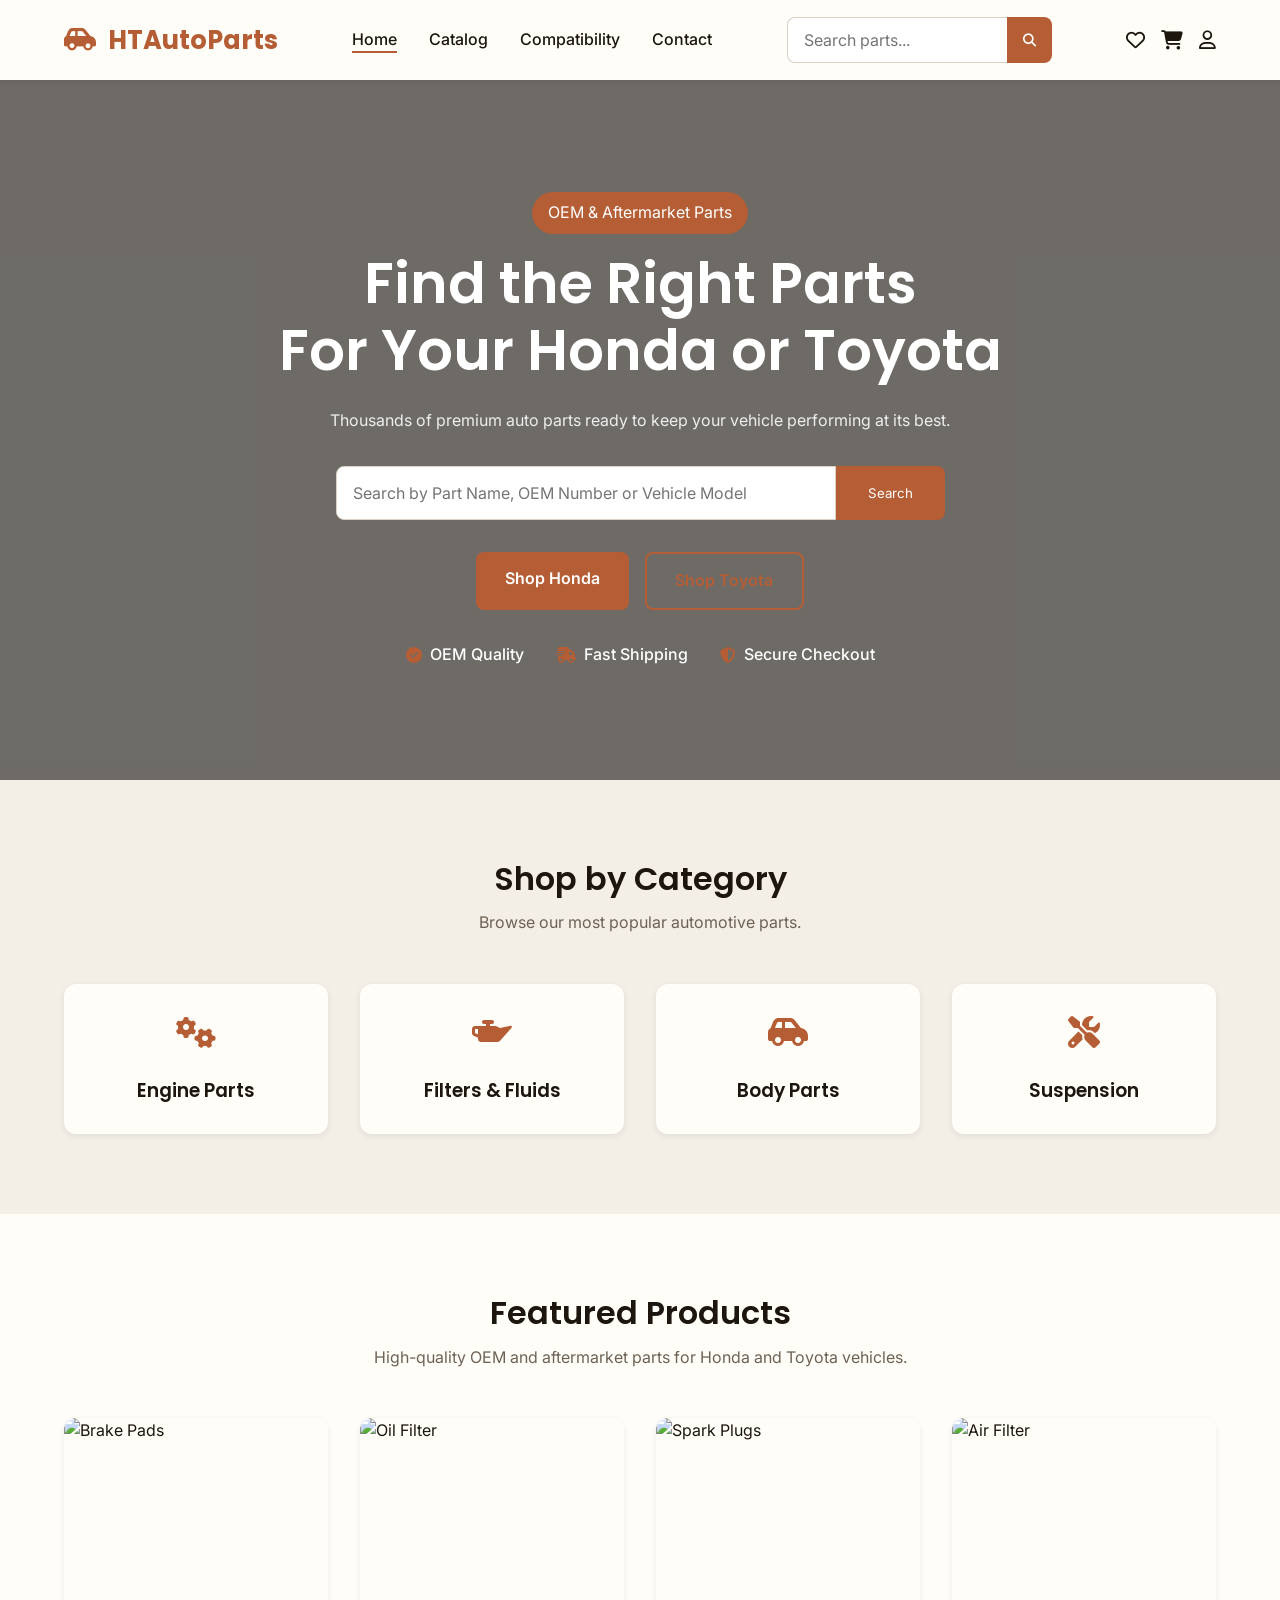
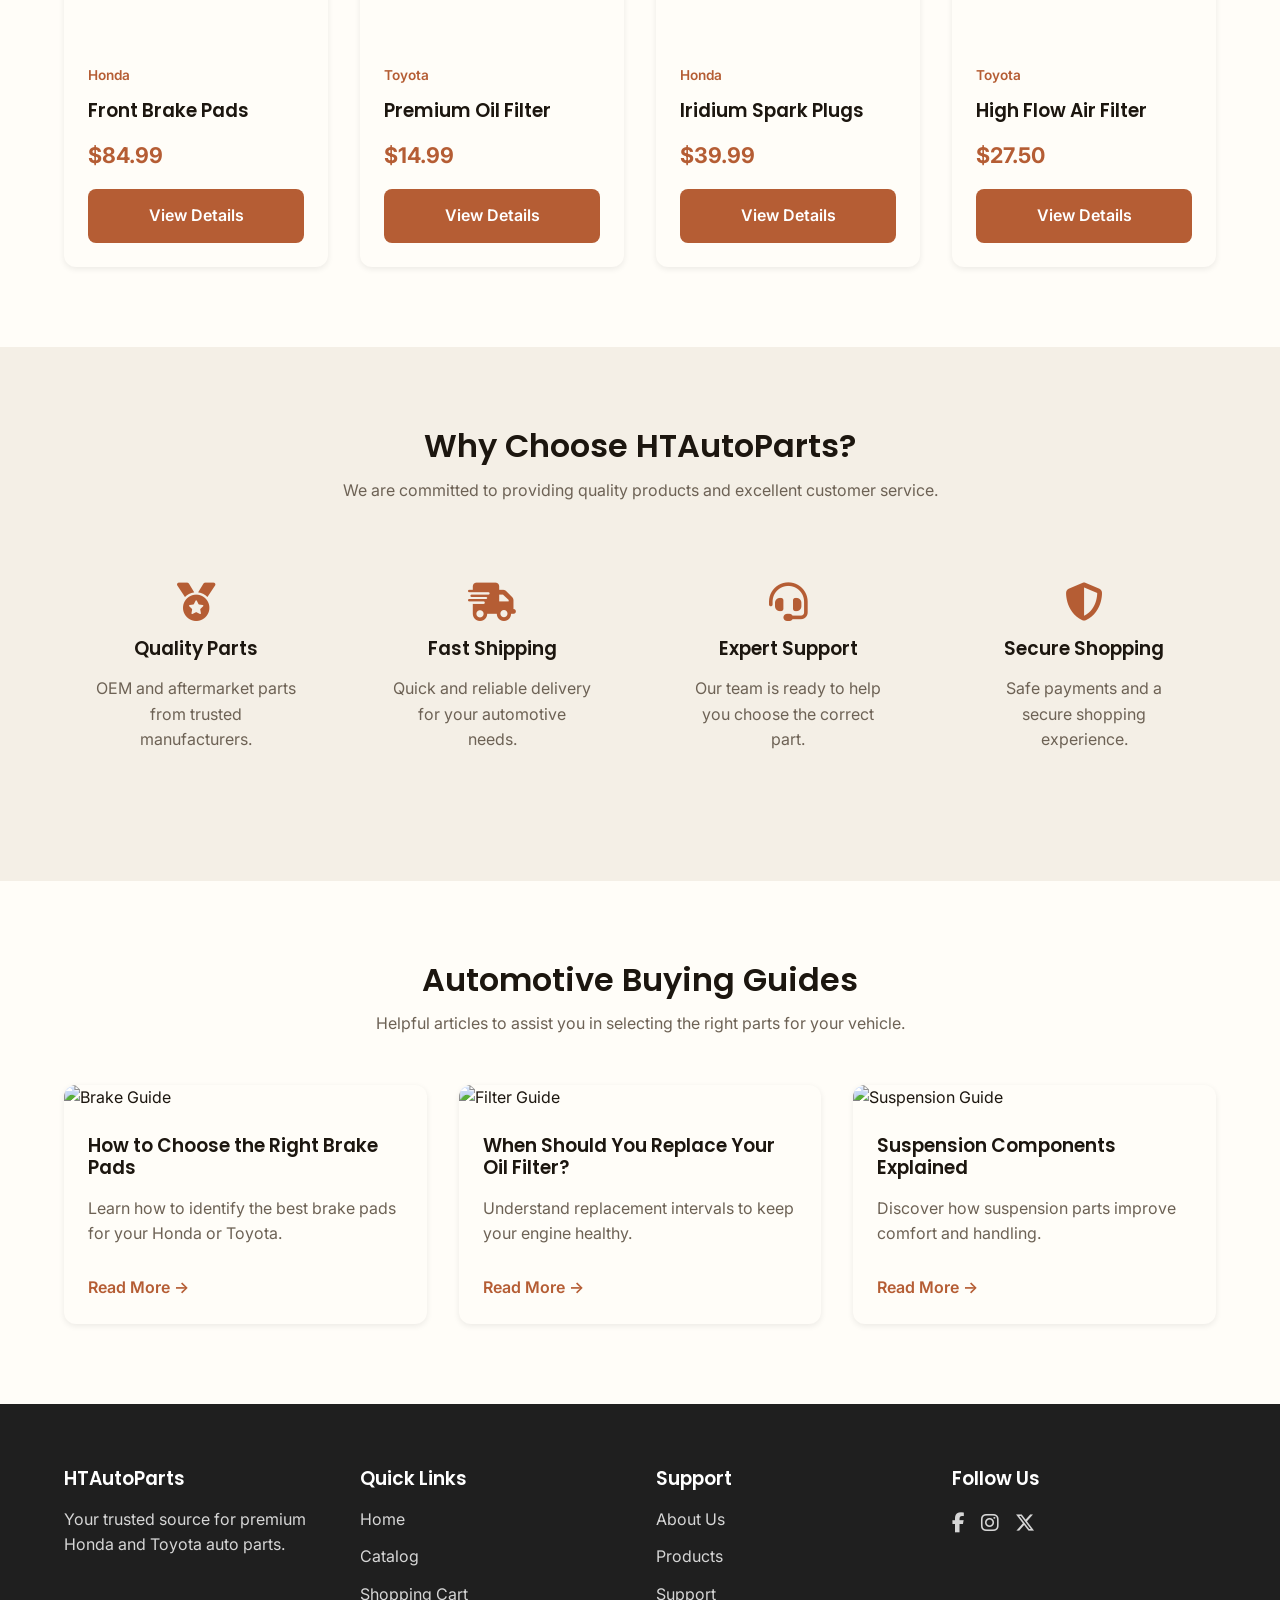
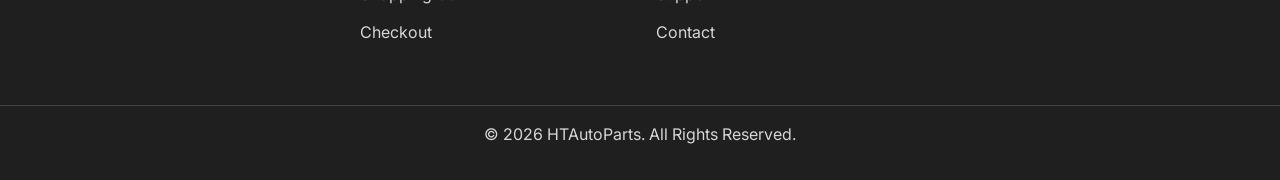
==== index.html @ 36dd115c "initial commit" ====
<!DOCTYPE html>
<html lang="en">

<head>

    <!-- ========================================================= -->
    <!--                     META INFORMATION                      -->
    <!-- ========================================================= -->

    <meta charset="UTF-8">
    <meta name="viewport" content="width=device-width, initial-scale=1.0">

    <title>HTAutoParts | Honda & Toyota Auto Parts</title>

    <meta name="description"
        content="HTAutoParts offers high-quality OEM and aftermarket auto parts for Honda and Toyota vehicles. Find the perfect part quickly and easily.">

    <meta name="keywords"
        content="Honda Parts, Toyota Parts, Auto Parts, HTAutoParts, Brake Pads, Oil Filters, Suspension">

    <meta name="author" content="HTAutoParts">

    <!-- ========================================================= -->
    <!--                        GOOGLE FONTS                       -->
    <!-- ========================================================= -->

    <link rel="preconnect" href="https://fonts.googleapis.com">

    <link rel="preconnect"
          href="https://fonts.gstatic.com"
          crossorigin>

    <link href="https://fonts.googleapis.com/css2?family=Inter:wght@300;400;500;600&family=Poppins:wght@400;500;600;700&display=swap"
          rel="stylesheet">

    <!-- ========================================================= -->
    <!--                     FONT AWESOME                          -->
    <!-- ========================================================= -->

    <link rel="stylesheet"
          href="https://cdnjs.cloudflare.com/ajax/libs/font-awesome/6.7.2/css/all.min.css">

    <!-- ========================================================= -->
    <!--                     STYLESHEETS                           -->
    <!-- ========================================================= -->

    <link rel="stylesheet" href="css/variables.css">
    <link rel="stylesheet" href="css/reset.css">
    <link rel="stylesheet" href="css/layout.css">
    <link rel="stylesheet" href="css/components.css">
    <link rel="stylesheet" href="css/home.css">
    <link rel="stylesheet" href="css/responsive.css">

</head>

<body>

<!-- ========================================================= -->
<!--                      HEADER / NAVBAR                       -->
<!-- ========================================================= -->

<header class="header">

    <div class="container navbar">

        <!-- Logo -->

        <a href="index.html" class="logo">

            <i class="fa-solid fa-car-side"></i>

            <span>HTAutoParts</span>

        </a>

        <!-- Navigation -->

        <nav class="navigation">

            <ul class="nav-links">

                <li><a class="active" href="index.html">Home</a></li>

                <li><a href="catalog.html">Catalog</a></li>

                <li><a href="#">Compatibility</a></li>

                <li><a href="contact.html">Contact</a></li>

            </ul>

        </nav>

        <!-- Search -->

        <div class="nav-search">

            <input
                type="text"
                placeholder="Search parts...">

            <button>

                <i class="fa-solid fa-magnifying-glass"></i>

            </button>

        </div>

        <!-- Icons -->

        <div class="nav-icons">

            <a href="#">

                <i class="fa-regular fa-heart"></i>

            </a>

            <a href="cart.html">

                <i class="fa-solid fa-cart-shopping"></i>

            </a>

            <a href="#">

                <i class="fa-regular fa-user"></i>

            </a>

        </div>

    </div>

</header>

<!-- ========================================================= -->
<!--                      HERO SECTION                          -->
<!-- ========================================================= -->

<section class="hero">

    <div class="hero-overlay"></div>

    <div class="container hero-content">

        <span class="hero-tag">

            OEM & Aftermarket Parts

        </span>

        <h1>

            Find the Right Parts

            <br>

            For Your Honda or Toyota

        </h1>

        <p>

            Thousands of premium auto parts ready to keep your
            vehicle performing at its best.

        </p>

        <!-- ===================================== -->
        <!--         MAIN SEARCH BAR               -->
        <!-- ===================================== -->

        <div class="hero-search">

            <input
                type="text"
                placeholder="Search by Part Name, OEM Number or Vehicle Model">

            <button>

                Search

            </button>

        </div>

        <!-- ===================================== -->
        <!--             CTA BUTTONS               -->
        <!-- ===================================== -->

        <div class="hero-buttons">

            <a href="catalog.html"
               class="btn btn-primary">

                Shop Honda

            </a>

            <a href="catalog.html"
               class="btn btn-secondary">

                Shop Toyota

            </a>

        </div>

        <!-- ===================================== -->
        <!--          QUICK FEATURES               -->
        <!-- ===================================== -->

        <div class="hero-features">

            <div>

                <i class="fa-solid fa-circle-check"></i>

                OEM Quality

            </div>

            <div>

                <i class="fa-solid fa-truck-fast"></i>

                Fast Shipping

            </div>

            <div>

                <i class="fa-solid fa-shield-halved"></i>

                Secure Checkout

            </div>

        </div>

    </div>

</section>

<!-- ========================================================= -->
<!--                 FEATURED CATEGORIES                        -->
<!-- ========================================================= -->

<section class="categories">

    <div class="container">

        <div class="section-title">

            <h2>Shop by Category</h2>

            <p>
                Browse our most popular automotive parts.
            </p>

        </div>

        <div class="categories-grid grid-4">

            <div class="category-card">

                <i class="fa-solid fa-gears"></i>

                <h3>Engine Parts</h3>

            </div>

            <div class="category-card">

                <i class="fa-solid fa-oil-can"></i>

                <h3>Filters & Fluids</h3>

            </div>

            <div class="category-card">

                <i class="fa-solid fa-car-side"></i>

                <h3>Body Parts</h3>

            </div>

            <div class="category-card">

                <i class="fa-solid fa-screwdriver-wrench"></i>

                <h3>Suspension</h3>

            </div>

        </div>

    </div>

</section>

<!-- ========================================================= -->
<!--                FEATURED PRODUCTS                           -->
<!-- ========================================================= -->

<section class="featured-products">

    <div class="container">

        <div class="section-title">

            <h2>Featured Products</h2>

            <p>
                High-quality OEM and aftermarket parts for Honda and Toyota vehicles.
            </p>

        </div>

        <div class="products-grid grid-4">

            <!-- Product 1 -->

            <article class="product-card">

                <div class="product-image">

                    <img src="images/products/brake-pad.jpg"
                         alt="Brake Pads">

                </div>

                <div class="product-info">

                    <span class="product-brand">

                        Honda

                    </span>

                    <h3>

                        Front Brake Pads

                    </h3>

                    <p class="product-price">

                        $84.99

                    </p>

                    <a href="product.html"
                       class="btn btn-primary">

                        View Details

                    </a>

                </div>

            </article>

            <!-- Product 2 -->

            <article class="product-card">

                <div class="product-image">

                    <img src="images/products/oil-filter.jpg"
                         alt="Oil Filter">

                </div>

                <div class="product-info">

                    <span class="product-brand">

                        Toyota

                    </span>

                    <h3>

                        Premium Oil Filter

                    </h3>

                    <p class="product-price">

                        $14.99

                    </p>

                    <a href="product.html"
                       class="btn btn-primary">

                        View Details

                    </a>

                </div>

            </article>

            <!-- Product 3 -->

            <article class="product-card">

                <div class="product-image">

                    <img src="images/products/spark-plug.jpg"
                         alt="Spark Plugs">

                </div>

                <div class="product-info">

                    <span class="product-brand">

                        Honda

                    </span>

                    <h3>

                        Iridium Spark Plugs

                    </h3>

                    <p class="product-price">

                        $39.99

                    </p>

                    <a href="product.html"
                       class="btn btn-primary">

                        View Details

                    </a>

                </div>

            </article>

            <!-- Product 4 -->

            <article class="product-card">

                <div class="product-image">

                    <img src="images/products/air-filter.jpg"
                         alt="Air Filter">

                </div>

                <div class="product-info">

                    <span class="product-brand">

                        Toyota

                    </span>

                    <h3>

                        High Flow Air Filter

                    </h3>

                    <p class="product-price">

                        $27.50

                    </p>

                    <a href="product.html"
                       class="btn btn-primary">

                        View Details

                    </a>

                </div>

            </article>

        </div>

    </div>

</section>

<!-- ========================================================= -->
<!--                 WHY CHOOSE HTAUTOPARTS                    -->
<!-- ========================================================= -->

<section class="why-us">

    <div class="container">

        <div class="section-title">

            <h2>Why Choose HTAutoParts?</h2>

            <p>
                We are committed to providing quality products and excellent customer service.
            </p>

        </div>

        <div class="why-grid grid-4">

            <div class="why-card">

                <i class="fa-solid fa-medal"></i>

                <h3>Quality Parts</h3>

                <p>
                    OEM and aftermarket parts from trusted manufacturers.
                </p>

            </div>

            <div class="why-card">

                <i class="fa-solid fa-truck-fast"></i>

                <h3>Fast Shipping</h3>

                <p>
                    Quick and reliable delivery for your automotive needs.
                </p>

            </div>

            <div class="why-card">

                <i class="fa-solid fa-headset"></i>

                <h3>Expert Support</h3>

                <p>
                    Our team is ready to help you choose the correct part.
                </p>

            </div>

            <div class="why-card">

                <i class="fa-solid fa-shield-halved"></i>

                <h3>Secure Shopping</h3>

                <p>
                    Safe payments and a secure shopping experience.
                </p>

            </div>

        </div>

    </div>

</section>

<!-- ========================================================= -->
<!--                   BUYING GUIDES                           -->
<!-- ========================================================= -->

<section class="guides">

    <div class="container">

        <div class="section-title">

            <h2>Automotive Buying Guides</h2>

            <p>
                Helpful articles to assist you in selecting the right parts for your vehicle.
            </p>

        </div>

        <div class="guides-grid grid-3">

            <article class="guide-card">

                <img src="images/banners/brakes-guide.jpg"
                     alt="Brake Guide">

                <div class="guide-content">

                    <h3>
                        How to Choose the Right Brake Pads
                    </h3>

                    <p>
                        Learn how to identify the best brake pads for your Honda or Toyota.
                    </p>

                    <a href="#">
                        Read More →
                    </a>

                </div>

            </article>

            <article class="guide-card">

                <img src="images/banners/filter-guide.jpg"
                     alt="Filter Guide">

                <div class="guide-content">

                    <h3>
                        When Should You Replace Your Oil Filter?
                    </h3>

                    <p>
                        Understand replacement intervals to keep your engine healthy.
                    </p>

                    <a href="#">
                        Read More →
                    </a>

                </div>

            </article>

            <article class="guide-card">

                <img src="images/banners/suspension-guide.jpg"
                     alt="Suspension Guide">

                <div class="guide-content">

                    <h3>
                        Suspension Components Explained
                    </h3>

                    <p>
                        Discover how suspension parts improve comfort and handling.
                    </p>

                    <a href="#">
                        Read More →
                    </a>

                </div>

            </article>

        </div>

    </div>

</section>

<!-- ========================================================= -->
<!--                         FOOTER                            -->
<!-- ========================================================= -->

<footer class="footer">

    <div class="container footer-grid">

        <!-- Company -->

        <div class="footer-column">

            <h3>HTAutoParts</h3>

            <p>

                Your trusted source for premium Honda and Toyota auto parts.

            </p>

        </div>

        <!-- Quick Links -->

        <div class="footer-column">

            <h3>Quick Links</h3>

            <ul>

                <li><a href="index.html">Home</a></li>

                <li><a href="catalog.html">Catalog</a></li>

                <li><a href="cart.html">Shopping Cart</a></li>

                <li><a href="checkout.html">Checkout</a></li>

            </ul>

        </div>

        <!-- Customer Support -->

        <div class="footer-column">

            <h3>Support</h3>

            <ul>

                <li><a href="#">About Us</a></li>

                <li><a href="#">Products</a></li>

                <li><a href="#">Support</a></li>

                <li><a href="#">Contact</a></li>

            </ul>

        </div>

        <!-- Social Media -->

        <div class="footer-column">

            <h3>Follow Us</h3>

            <div class="social-icons">

                <a href="#">
                    <i class="fab fa-facebook-f"></i>
                </a>

                <a href="#">
                    <i class="fab fa-instagram"></i>
                </a>

                <a href="#">
                    <i class="fab fa-x-twitter"></i>
                </a>

            </div>

        </div>

    </div>

    <div class="footer-bottom">

        <p>

            © 2026 HTAutoParts. All Rights Reserved.

        </p>

    </div>

</footer>

<!-- ========================================================= -->
<!--                      JAVASCRIPT                           -->
<!-- ========================================================= -->

<script src="js/app.js"></script>

</body>

</html>
---- css/variables.css ----
/* ============================================================
   HTAutoParts
   VARIABLES.CSS
   Global Design System
============================================================ */

/* ============================================================
   COLOR PALETTE
============================================================ */

:root {

    /* Primary Brand Colors */

    --primary-color: #B55D34;
    --primary-hover: #964623;

    /* Background Colors */

    --background-color: #F4EFE6;
    --surface-color: #FFFDF8;

    /* Text Colors */

    --text-color: #1C160F;
    --text-light: #6D6255;

    /* Borders */

    --border-color: #DBD1C4;

    /* Status Colors */

    --success-color: #2E8B57;
    --warning-color: #E0A800;
    --danger-color: #C0392B;

    /* Neutral Colors */

    --white: #FFFFFF;
    --black: #000000;

    /* =======================================================
       TYPOGRAPHY
    ======================================================= */

    --font-heading: "Poppins", sans-serif;
    --font-body: "Inter", sans-serif;

    /* Font Sizes */

    --fs-xs: .75rem;
    --fs-sm: .875rem;
    --fs-md: 1rem;
    --fs-lg: 1.25rem;
    --fs-xl: 1.5rem;
    --fs-2xl: 2rem;
    --fs-3xl: 3rem;

    /* Font Weights */

    --fw-light: 300;
    --fw-normal: 400;
    --fw-medium: 500;
    --fw-semibold: 600;
    --fw-bold: 700;

    /* =======================================================
       SPACING
    ======================================================= */

    --space-xs: .25rem;
    --space-sm: .5rem;
    --space-md: 1rem;
    --space-lg: 1.5rem;
    --space-xl: 2rem;
    --space-2xl: 3rem;
    --space-3xl: 4rem;

    /* =======================================================
       BORDER RADIUS
    ======================================================= */

    --radius-sm: 4px;
    --radius-md: 8px;
    --radius-lg: 12px;
    --radius-xl: 18px;
    --radius-round: 999px;

    /* =======================================================
       SHADOWS
    ======================================================= */

    --shadow-sm: 0 2px 6px rgba(0,0,0,.08);

    --shadow-md: 0 8px 20px rgba(0,0,0,.10);

    --shadow-lg: 0 16px 40px rgba(0,0,0,.15);

    /* =======================================================
       TRANSITIONS
    ======================================================= */

    --transition-fast: .20s ease;

    --transition-normal: .30s ease;

    --transition-slow: .45s ease;

    /* =======================================================
       CONTAINER
    ======================================================= */

    --container-width: 1200px;

    /* =======================================================
       NAVBAR
    ======================================================= */

    --navbar-height: 80px;

}
---- css/layout.css ----
/* ============================================================
   HTAutoParts
   LAYOUT.CSS
============================================================ */

/* ============================================================
   GLOBAL CONTAINER
============================================================ */

.container{

    width:min(90%, var(--container-width));

    margin:0 auto;

}

/* ============================================================
   SECTION SPACING
============================================================ */

section{

    padding:5rem 0;

}

/* ============================================================
   SECTION TITLES
============================================================ */

.section-title{

    text-align:center;

    margin-bottom:3rem;

}

.section-title h2{

    font-size:var(--fs-2xl);

    margin-bottom:.75rem;

}

.section-title p{

    max-width:650px;

    margin:auto;

}

/* ============================================================
   FLEX UTILITIES
============================================================ */

.flex{

    display:flex;

}

.flex-center{

    display:flex;

    justify-content:center;

    align-items:center;

}

.flex-between{

    display:flex;

    justify-content:space-between;

    align-items:center;

}

/* ============================================================
   GRID UTILITIES
============================================================ */

.grid{

    display:grid;

    gap:2rem;

}

/* ============================================================
   COMMON 4-COLUMN GRID
============================================================ */

.grid-4{

    display:grid;

    grid-template-columns:repeat(4,1fr);

    gap:2rem;

}

/* ============================================================
   COMMON 3-COLUMN GRID
============================================================ */

.grid-3{

    display:grid;

    grid-template-columns:repeat(3,1fr);

    gap:2rem;

}

/* ============================================================
   COMMON 2-COLUMN GRID
============================================================ */

.grid-2{

    display:grid;

    grid-template-columns:repeat(2,1fr);

    gap:2rem;

}
---- css/components.css ----
/* ============================================================
   HTAutoParts
   COMPONENTS.CSS
============================================================ */

/* ============================================================
   HEADER
============================================================ */

.header{

    position:sticky;

    top:0;

    z-index:1000;

    background:var(--surface-color);

    box-shadow:var(--shadow-sm);

}

/* ============================================================
   NAVBAR
============================================================ */

.navbar{

    display:flex;

    justify-content:space-between;

    align-items:center;

    height:var(--navbar-height);

}

.logo{

    display:flex;

    align-items:center;

    gap:.75rem;

    font-size:1.6rem;

    font-family:var(--font-heading);

    font-weight:700;

    color:var(--primary-color);

}

.navigation ul{

    display:flex;

    gap:2rem;

}

.navigation a{

    position: relative;

    font-weight: 500;

    padding-bottom: .25rem;

    transition: var(--transition-fast);

}

.navigation a::after{

    content: "";

    position: absolute;

    left: 0;

    bottom: 0;

    width: 0;

    height: 2px;

    background: var(--primary-color);

    transition: width .3s ease;

}

.navigation a:hover::after,

.navigation .active::after{

    width: 100%;

}

/* ============================================================
   SEARCH BAR
============================================================ */

.nav-search{

    display:flex;

}

.nav-search input{

    width:220px;

    padding:.75rem 1rem;

    border:1px solid var(--border-color);

    border-right:none;

    border-radius:8px 0 0 8px;

}

.nav-search button{

    background:var(--primary-color);

    color:white;

    padding:0 1rem;

    border-radius:0 8px 8px 0;

}

.hero-search{

    display:flex;

    justify-content:center;

    margin:2rem 0;

}

.hero-search input{

    width:500px;

    padding:1rem;

    border-radius:8px 0 0 8px;

    border:1px solid var(--border-color);

}

.hero-search button{

    background:var(--primary-color);

    color:white;

    padding:0 2rem;

    border-radius:0 8px 8px 0;

}

/* ============================================================
   ICONS
============================================================ */

.nav-icons{

    display:flex;

    gap:1rem;

}

.nav-icons a{

    font-size:1.2rem;

}

.nav-icons a:hover{

    color:var(--primary-color);

}

/* ============================================================
   BUTTONS
============================================================ */

.btn{

    display:inline-block;

    padding:.9rem 1.8rem;

    border-radius:var(--radius-md);

    transition:var(--transition-normal);

    font-weight:600;

}

.btn-primary{

    background:var(--primary-color);

    color:white;

}

.btn-primary:hover{

    background:var(--primary-hover);

}

.btn-secondary{

    border:2px solid var(--primary-color);

    color:var(--primary-color);

}

.btn-secondary:hover{

    background:var(--primary-color);

    color:white;

}

/* ============================================================
   HERO
============================================================ */

.hero{

    background:url("../images/hero/hero-banner.jpg") center/cover;

    position:relative;

    color:white;

    min-height:650px;

    display:flex;

    align-items:center;

}

.hero-overlay{

    position:absolute;

    inset:0;

    background:rgba(0,0,0,.55);

}

.hero-content{

    position:relative;

    z-index:2;

    text-align:center;

}

.hero h1{

    color:white;

    font-size:3.5rem;

    margin:1rem 0;

}

.hero p{

    color:#eee;

    max-width:700px;

    margin:auto;

}

.hero-tag{

    display:inline-block;

    background:var(--primary-color);

    padding:.5rem 1rem;

    border-radius:50px;

}

/* ============================================================
   CATEGORY CARD
============================================================ */

.category-card{

    background:var(--surface-color);

    padding:2rem;

    text-align:center;

    border-radius:var(--radius-lg);

    box-shadow:var(--shadow-sm);

}

.category-card i{

    font-size:2rem;

    color:var(--primary-color);

    margin-bottom:1rem;

}

/* ============================================================
   PRODUCT CARD
============================================================ */

.product-card{

    background:var(--surface-color);

    border-radius:var(--radius-lg);

    overflow:hidden;

    box-shadow:var(--shadow-sm);

}

.product-image img{

    height:220px;

    object-fit:cover;

}

.product-info{

    padding:1.5rem;

}

.product-brand{

    color:var(--primary-color);

    font-size:.85rem;

    font-weight:600;

}

.product-price{

    font-size:1.35rem;

    color:var(--primary-color);

    font-weight:bold;

    margin:1rem 0;

}

/* ============================================================
   WHY US
============================================================ */

.why-card{

    text-align:center;

    padding:2rem;

}

.why-card i{

    font-size:2.4rem;

    color:var(--primary-color);

    margin-bottom:1rem;

}

/* ============================================================
   GUIDES
============================================================ */

.guide-card{

    background:var(--surface-color);

    border-radius:var(--radius-lg);

    overflow:hidden;

    box-shadow:var(--shadow-sm);

}

.guide-content{

    padding:1.5rem;

}

.guide-content a{

    color:var(--primary-color);

    font-weight:600;

}

/* ============================================================
   FOOTER
============================================================ */

.footer{

    background:#1F1F1F;

    color:white;

    padding:4rem 0 1rem;

}

.footer-grid{

    display:grid;

    grid-template-columns:repeat(4,1fr);

    gap:2rem;

}

.footer h3{

    color:white;

    margin-bottom:1rem;

}

.footer p{

    color:#d6d6d6;

}

.footer ul li{

    margin-bottom:.75rem;

}

.footer a{

    color:#d6d6d6;

}

.footer a:hover{

    color:white;

}

.social-icons{

    display:flex;

    gap:1rem;

    font-size:1.25rem;

}

.footer-bottom{

    border-top:1px solid #444;

    margin-top:3rem;

    padding-top:1rem;

    text-align:center;

}

/* ============================================================
   BREADCRUMB
============================================================ */

.breadcrumb{

    background: var(--surface-color);

    border-bottom: 1px solid var(--border-color);

    padding: 1rem 0;

}

.breadcrumb .container{

    display: flex;

    align-items: center;

    flex-wrap: wrap;

    gap: .75rem;

    font-size: .95rem;

}

.breadcrumb a{

    color: var(--text-light);

    transition: var(--transition-fast);

}

.breadcrumb a:hover{

    color: var(--primary-color);

}

.breadcrumb i{

    color: var(--text-light);

    font-size: .75rem;

}

#breadcrumbProduct{

    color: var(--primary-color);

    font-weight: 600;

}
---- css/home.css ----
/* ============================================================
   HTAutoParts
   HOME.CSS
   Styles specific to the Home Page
============================================================ */


/* ============================================================
   HERO SECTION
============================================================ */

.hero{

    min-height: 700px;

    display: flex;

    align-items: center;

    justify-content: center;

    text-align: center;

}

.hero-content{

    max-width: 750px;

}

.hero h1{

    margin-bottom: 1.5rem;

}

.hero p{

    margin-bottom: 2rem;

}

.hero-buttons{

    display: flex;

    justify-content: center;

    gap: 1rem;

    margin-bottom: 2rem;

    flex-wrap: wrap;

}

.hero-features{

    display: flex;

    justify-content: center;

    gap: 2rem;

    margin-top: 2rem;

    flex-wrap: wrap;

}

.hero-features div{

    display: flex;

    align-items: center;

    gap: .5rem;

    font-weight: 500;

}

.hero-features i{

    color: var(--primary-color);

}


/* ============================================================
   CATEGORIES
============================================================ */

.categories{

    background: var(--background-color);

}

.category-card{

    transition: var(--transition-normal);

    cursor: pointer;

}

.category-card:hover{

    transform: translateY(-8px);

    box-shadow: var(--shadow-md);

}

.category-card h3{

    margin-top: 1rem;

}


/* ============================================================
   FEATURED PRODUCTS
============================================================ */

.featured-products{

    background: var(--surface-color);

}

.product-card{

    transition: var(--transition-normal);

}

.product-card:hover{

    transform: translateY(-8px);

    box-shadow: var(--shadow-lg);

}

.product-image{

    overflow: hidden;

}

.product-image img{

    transition: .4s ease;

}

.product-card:hover img{

    transform: scale(1.08);

}

.product-info h3{

    margin: .75rem 0;

}

.product-info .btn{

    width: 100%;

    text-align: center;

}


/* ============================================================
   WHY US
============================================================ */

.why-us{

    background: var(--background-color);

}

.why-card{

    transition: var(--transition-normal);

}

.why-card:hover{

    transform: translateY(-6px);

}

.why-card p{

    margin-top: 1rem;

}


/* ============================================================
   BUYING GUIDES
============================================================ */

.guides{

    background: var(--surface-color);

}

.guide-card{

    transition: var(--transition-normal);

}

.guide-card:hover{

    transform: translateY(-8px);

    box-shadow: var(--shadow-lg);

}

.guide-content h3{

    margin-bottom: 1rem;

}

.guide-content a{

    display: inline-block;

    margin-top: .75rem;

}


/* ============================================================
   SIMPLE FADE-IN ANIMATION
============================================================ */

.category-card,
.product-card,
.why-card,
.guide-card{

    animation: fadeIn .8s ease forwards;

}


/* ============================================================
   KEYFRAMES
============================================================ */

@keyframes fadeIn{

    from{

        opacity:0;

        transform:translateY(20px);

    }

    to{

        opacity:1;

        transform:translateY(0);

    }

}
---- css/responsive.css ----
/* ============================================================
   HTAutoParts
   RESPONSIVE.CSS
============================================================ */


/* ============================================================
   LARGE TABLETS
   (1200px and below)
============================================================ */

@media (max-width:1200px){

    .container{

        width:95%;

    }

}


/* ============================================================
   TABLETS
   (992px and below)
============================================================ */

@media (max-width:992px){

    /* -------------------------
       NAVBAR
    ------------------------- */

    .navbar{

        flex-wrap:wrap;

        height:auto;

        padding:1rem 0;

        gap:1rem;

    }

    .navigation{

        width:100%;

        order:3;

    }

    .navigation ul{

        justify-content:center;

        flex-wrap:wrap;

    }

    .nav-search{

        flex:1;

        justify-content:center;

    }

    .nav-search input{

        width:100%;

        max-width:350px;

    }

    /* -------------------------
       HERO
    ------------------------- */

    .hero{

        min-height:600px;

        padding:5rem 0;

    }

    .hero h1{

        font-size:2.8rem;

    }

    .hero-search input{

        width:350px;

    }

    /* -------------------------
       GRIDS
    ------------------------- */

    .grid-4{

        grid-template-columns:repeat(2,1fr);

    }

    .grid-3{

        grid-template-columns:repeat(2,1fr);

    }

    .footer-grid{

        grid-template-columns:repeat(2,1fr);

    }

}


/* ============================================================
   MOBILE
   (768px and below)
============================================================ */

@media (max-width:768px){

    section{

        padding:3rem 0;

    }

    /* -------------------------
       NAVBAR
    ------------------------- */

    .navbar{

        flex-direction:column;

        align-items:center;

    }

    .navigation ul{

        flex-direction:column;

        gap:1rem;

        text-align:center;

    }

    .nav-icons{

        justify-content:center;

    }

    .nav-search{

        width:100%;

    }

    .nav-search input{

        width:100%;

    }

    /* -------------------------
       HERO
    ------------------------- */

    .hero{

        min-height:auto;

        padding:4rem 0;

    }

    .hero h1{

        font-size:2.2rem;

    }

    .hero p{

        font-size:.95rem;

    }

    .hero-search{

        flex-direction:column;

        align-items:center;

        gap:1rem;

    }

    .hero-search input{

        width:100%;

        border-radius:8px;

    }

    .hero-search button{

        width:100%;

        border-radius:8px;

        padding:1rem;

    }

    .hero-buttons{

        flex-direction:column;

    }

    .hero-buttons .btn{

        width:100%;

    }

    .hero-features{

        flex-direction:column;

        gap:1rem;

    }

    /* -------------------------
       GRID SYSTEM
    ------------------------- */

    .grid-4{

        grid-template-columns:1fr;

    }

    .grid-3{

        grid-template-columns:1fr;

    }

    .grid-2{

        grid-template-columns:1fr;

    }

    .footer-grid{

        grid-template-columns:1fr;

        text-align:center;

    }

    .social-icons{

        justify-content:center;

    }

}


/* ============================================================
   SMALL PHONES
   (480px and below)
============================================================ */

@media (max-width:480px){

    .hero h1{

        font-size:1.8rem;

    }

    .hero-tag{

        font-size:.8rem;

    }

    .section-title h2{

        font-size:1.8rem;

    }

    .product-price{

        font-size:1.2rem;

    }

    .btn{

        padding:.9rem;

    }

}

/* ============================================================
   CATALOG RESPONSIVE
============================================================ */

@media (max-width:992px){

    .catalog-layout{

        grid-template-columns:1fr;

    }

    .catalog-sidebar{

        position:static;

    }

}

@media (max-width:768px){

    .catalog-search{

        flex-direction:column;

    }

    .catalog-search input{

        max-width:100%;

    }

    .catalog-info{

        flex-direction:column;

        text-align:center;

        gap:.75rem;

    }

}

/* ============================================================
   PRODUCT PAGE RESPONSIVE
============================================================ */

@media (max-width:992px){

    .product-layout{

        grid-template-columns:1fr;

    }

    .product-gallery{

        max-width:550px;

        margin:0 auto;

    }

}

@media (max-width:768px){

    .product-buttons{

        flex-direction:column;

    }

    .product-details h2{

        font-size:var(--fs-2xl);

    }

    .product-price{

        font-size:1.7rem;

    }

    .specifications-table th,

    .specifications-table td{

        padding:.85rem;

    }

}

/* ============================================================
   CART RESPONSIVE
============================================================ */

@media (max-width:992px){

    .cart-layout{

        grid-template-columns:1fr;

    }

    .order-summary{

        position:static;

    }

}

@media (max-width:768px){

    .cart-table{

        display:block;

        overflow-x:auto;

    }

    .cart-product{

        min-width:220px;

    }

}

@media (max-width:576px){

    .cart-product{

        flex-direction:column;

        align-items:flex-start;

    }

    .cart-product img{

        width:80px;

        height:80px;

    }

}

/* ============================================================
   CHECKOUT RESPONSIVE
============================================================ */

@media (max-width:992px){

    .checkout-layout{

        grid-template-columns:1fr;

    }

    .checkout-summary{

        position:static;

    }

}

@media (max-width:768px){

    .form-row{

        grid-template-columns:1fr;

    }

}

@media (max-width:576px){

    .payment-option{

        padding:.85rem;

    }

    .summary-product{

        flex-direction:column;

        align-items:flex-start;

    }

}
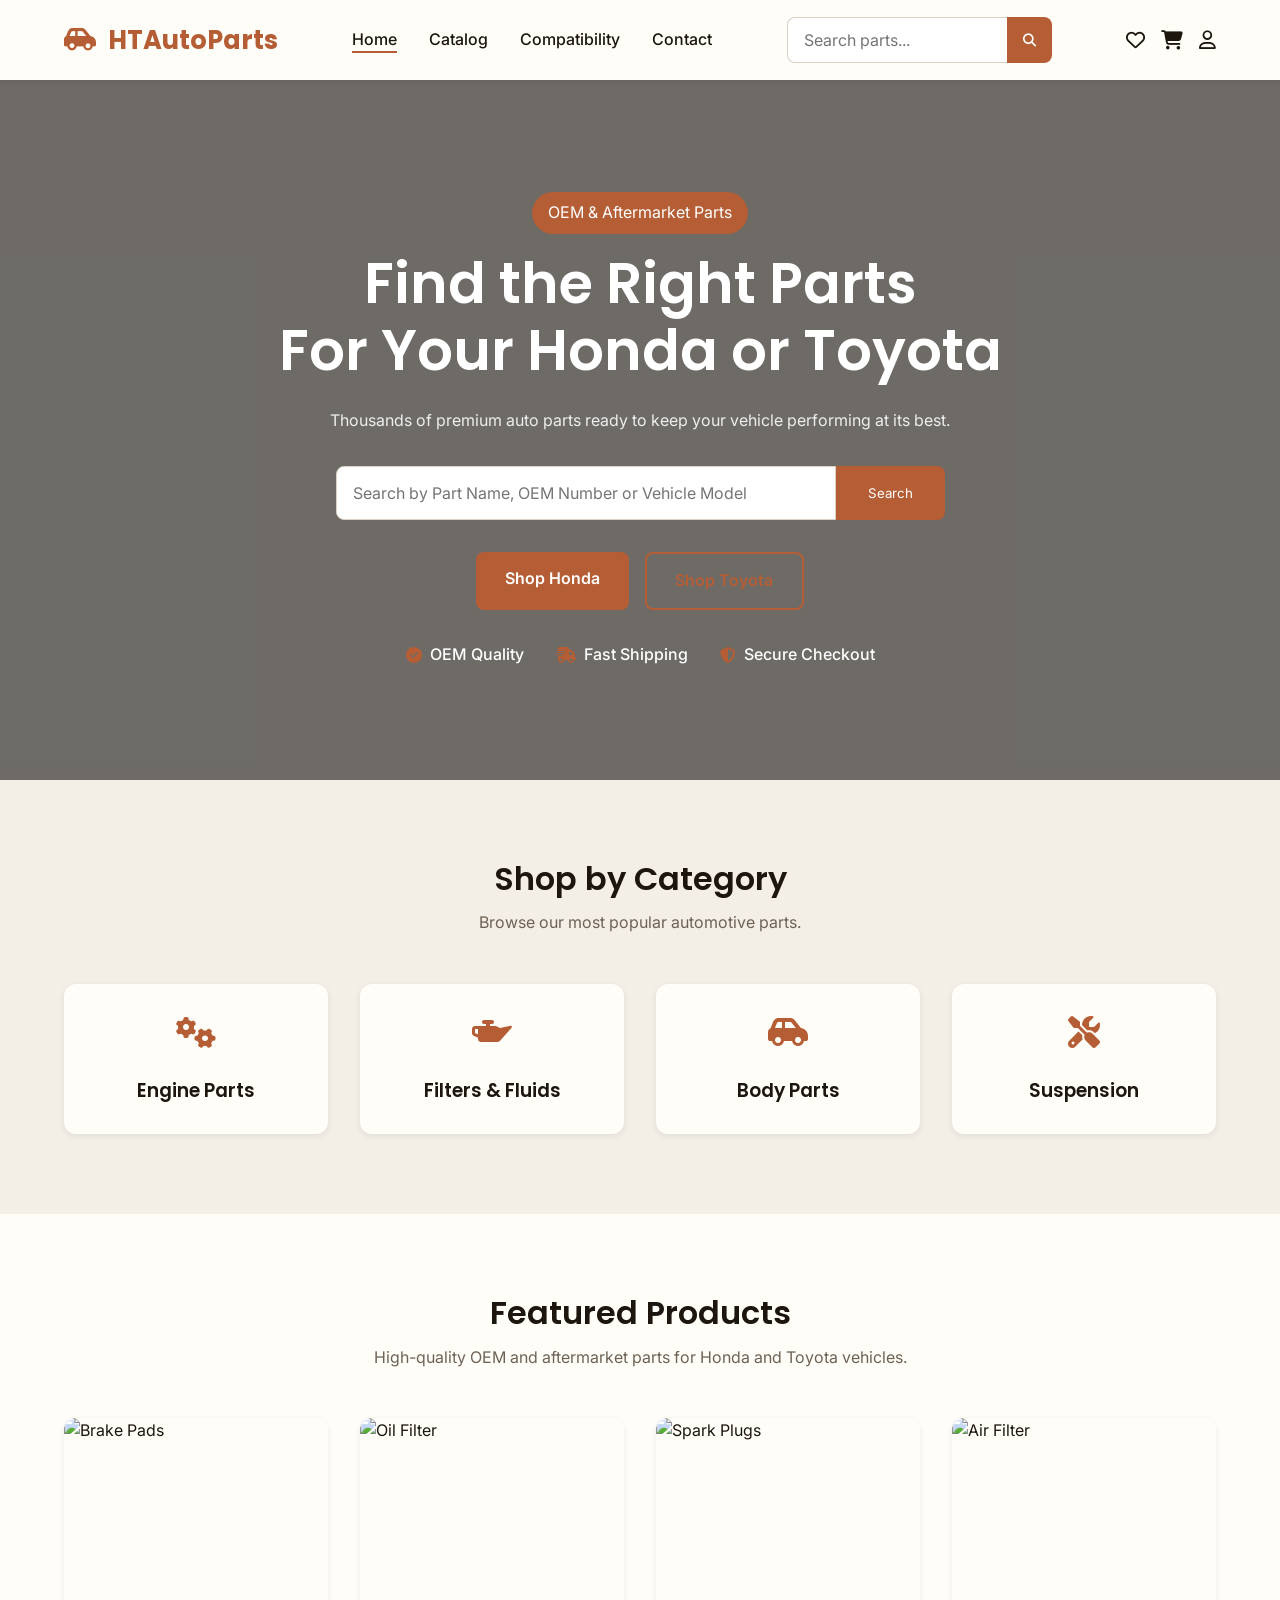
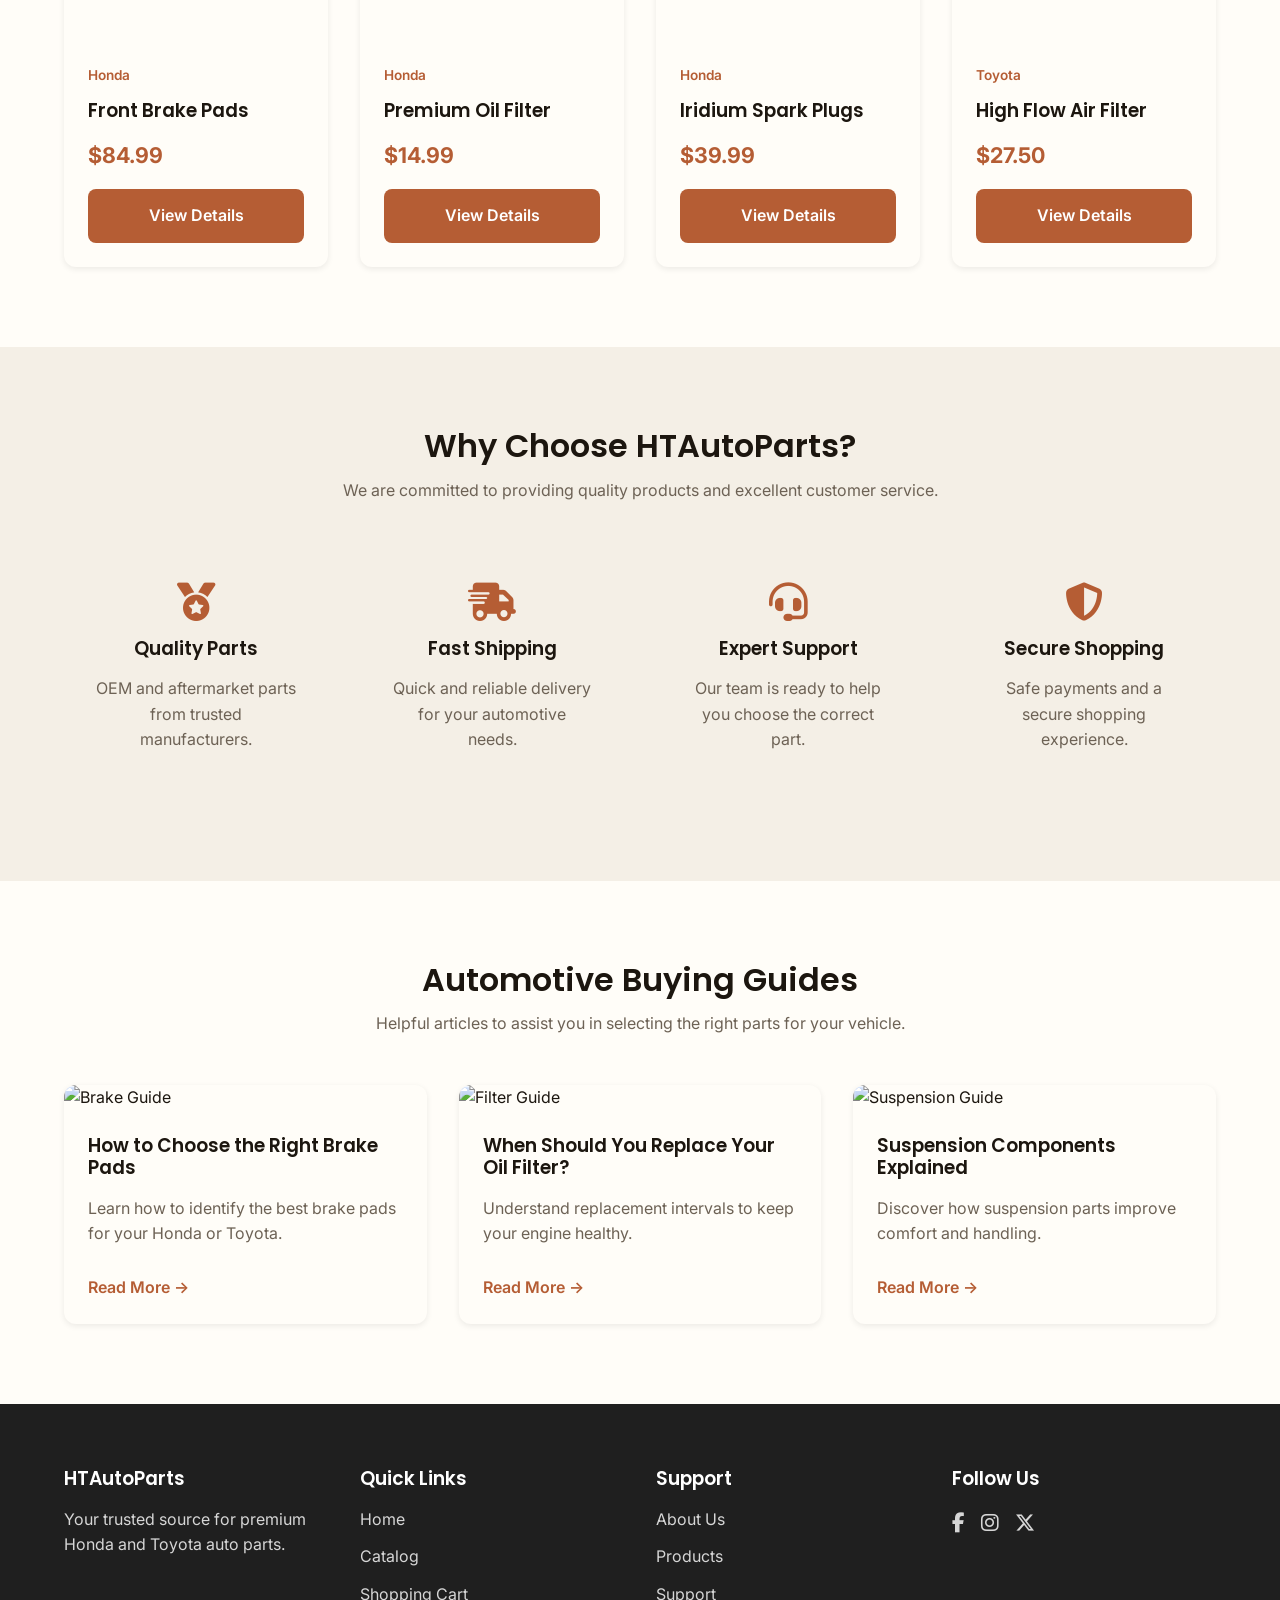
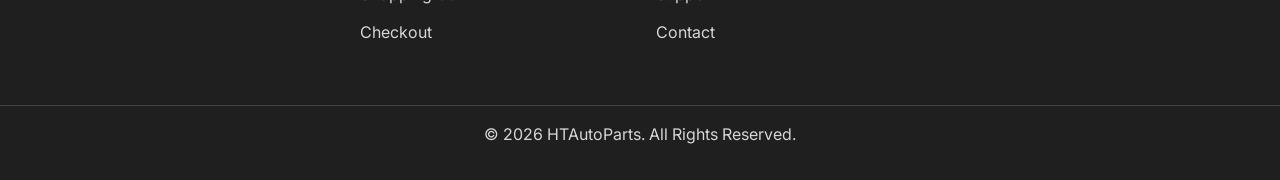
==== commit 996f2a5d: "corrected id in products.js and corrected +- qty indicator in cart.html" ====
--- a/index.html
+++ b/index.html
@@ -353,7 +353,7 @@
 
                     </p>
 
-                    <a href="product.html"
+                    <a href="product.html?id=BP001"
                        class="btn btn-primary">
 
                         View Details
@@ -379,7 +379,7 @@
 
                     <span class="product-brand">
 
-                        Toyota
+                        Honda
 
                     </span>
 
@@ -395,7 +395,7 @@
 
                     </p>
 
-                    <a href="product.html"
+                    <a href="product.html?id=OF001"
                        class="btn btn-primary">
 
                         View Details
@@ -437,7 +437,7 @@
 
                     </p>
 
-                    <a href="product.html"
+                    <a href="product.html?id=SP001"
                        class="btn btn-primary">
 
                         View Details
@@ -479,7 +479,7 @@
 
                     </p>
 
-                    <a href="product.html"
+                    <a href="product.html?id=AF002"
                        class="btn btn-primary">
 
                         View Details
@@ -773,4 +773,4 @@
 
 </body>
 
-</html>+</html>
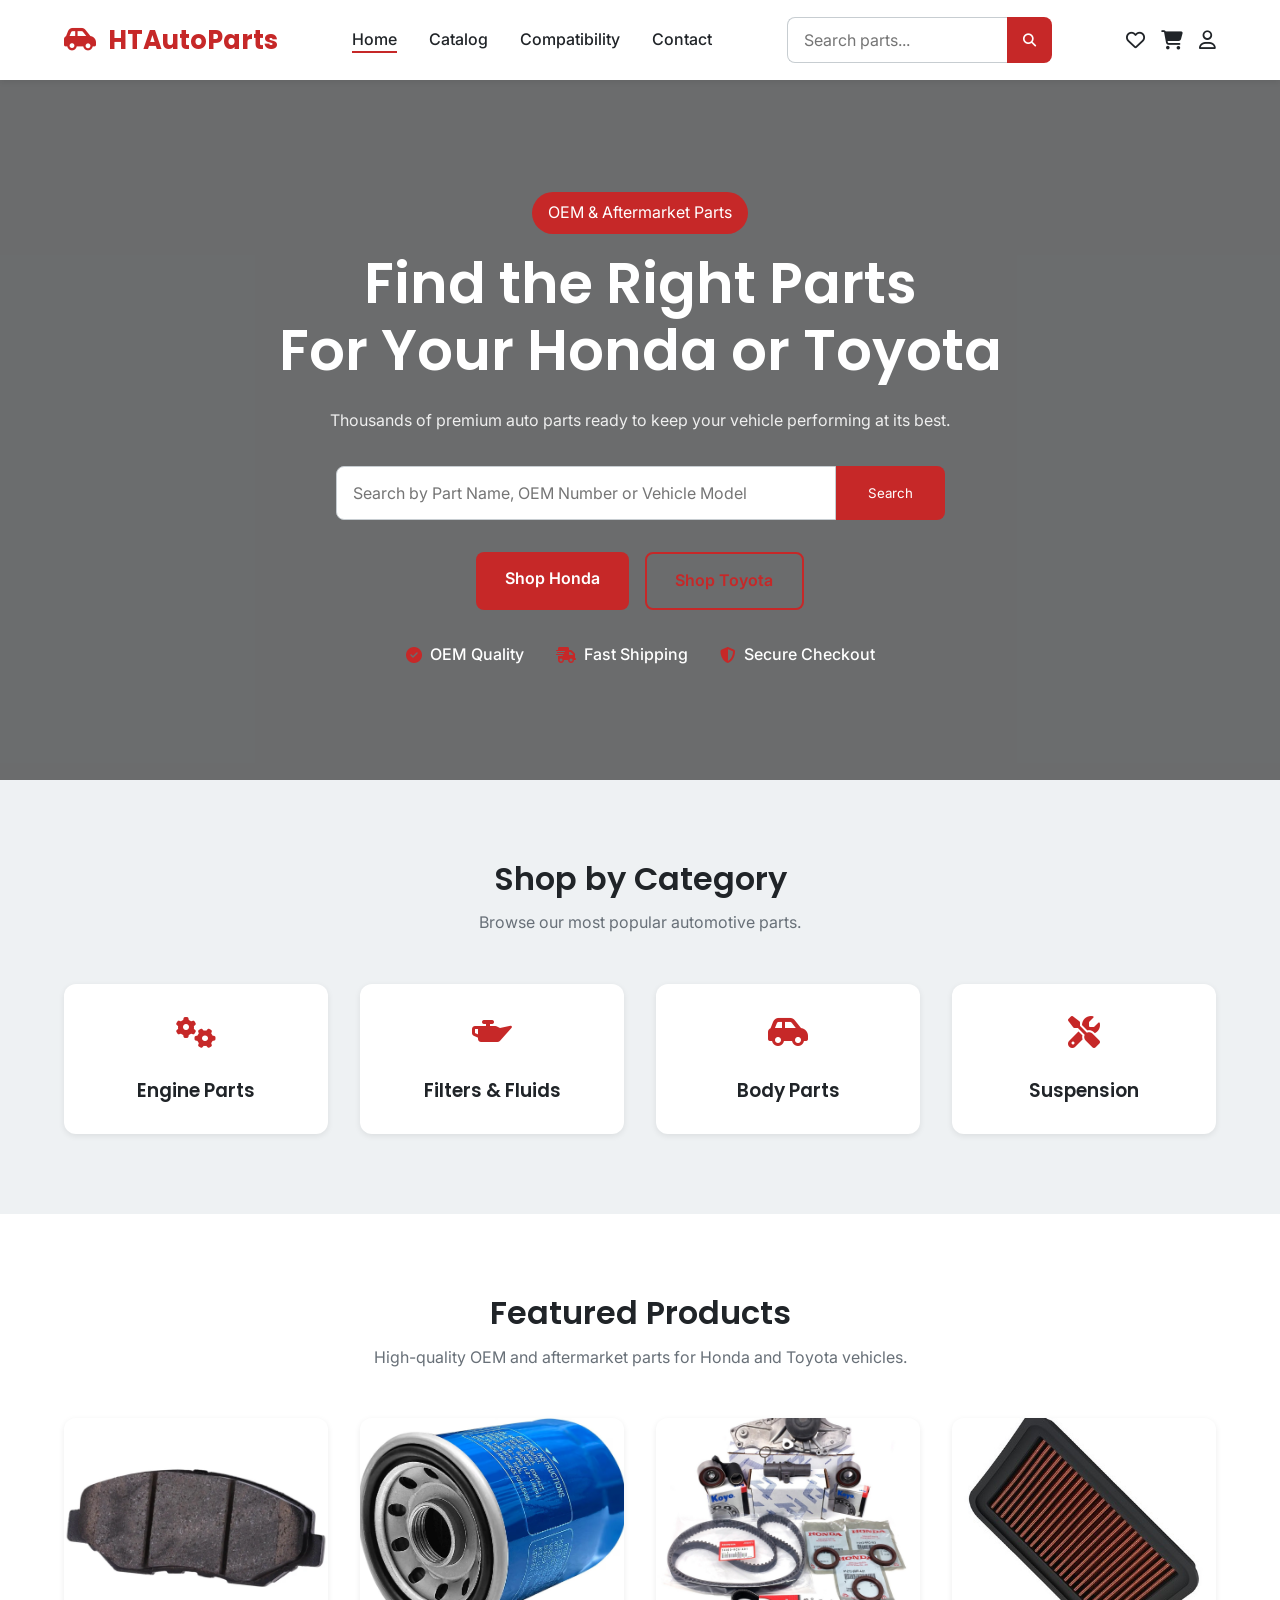
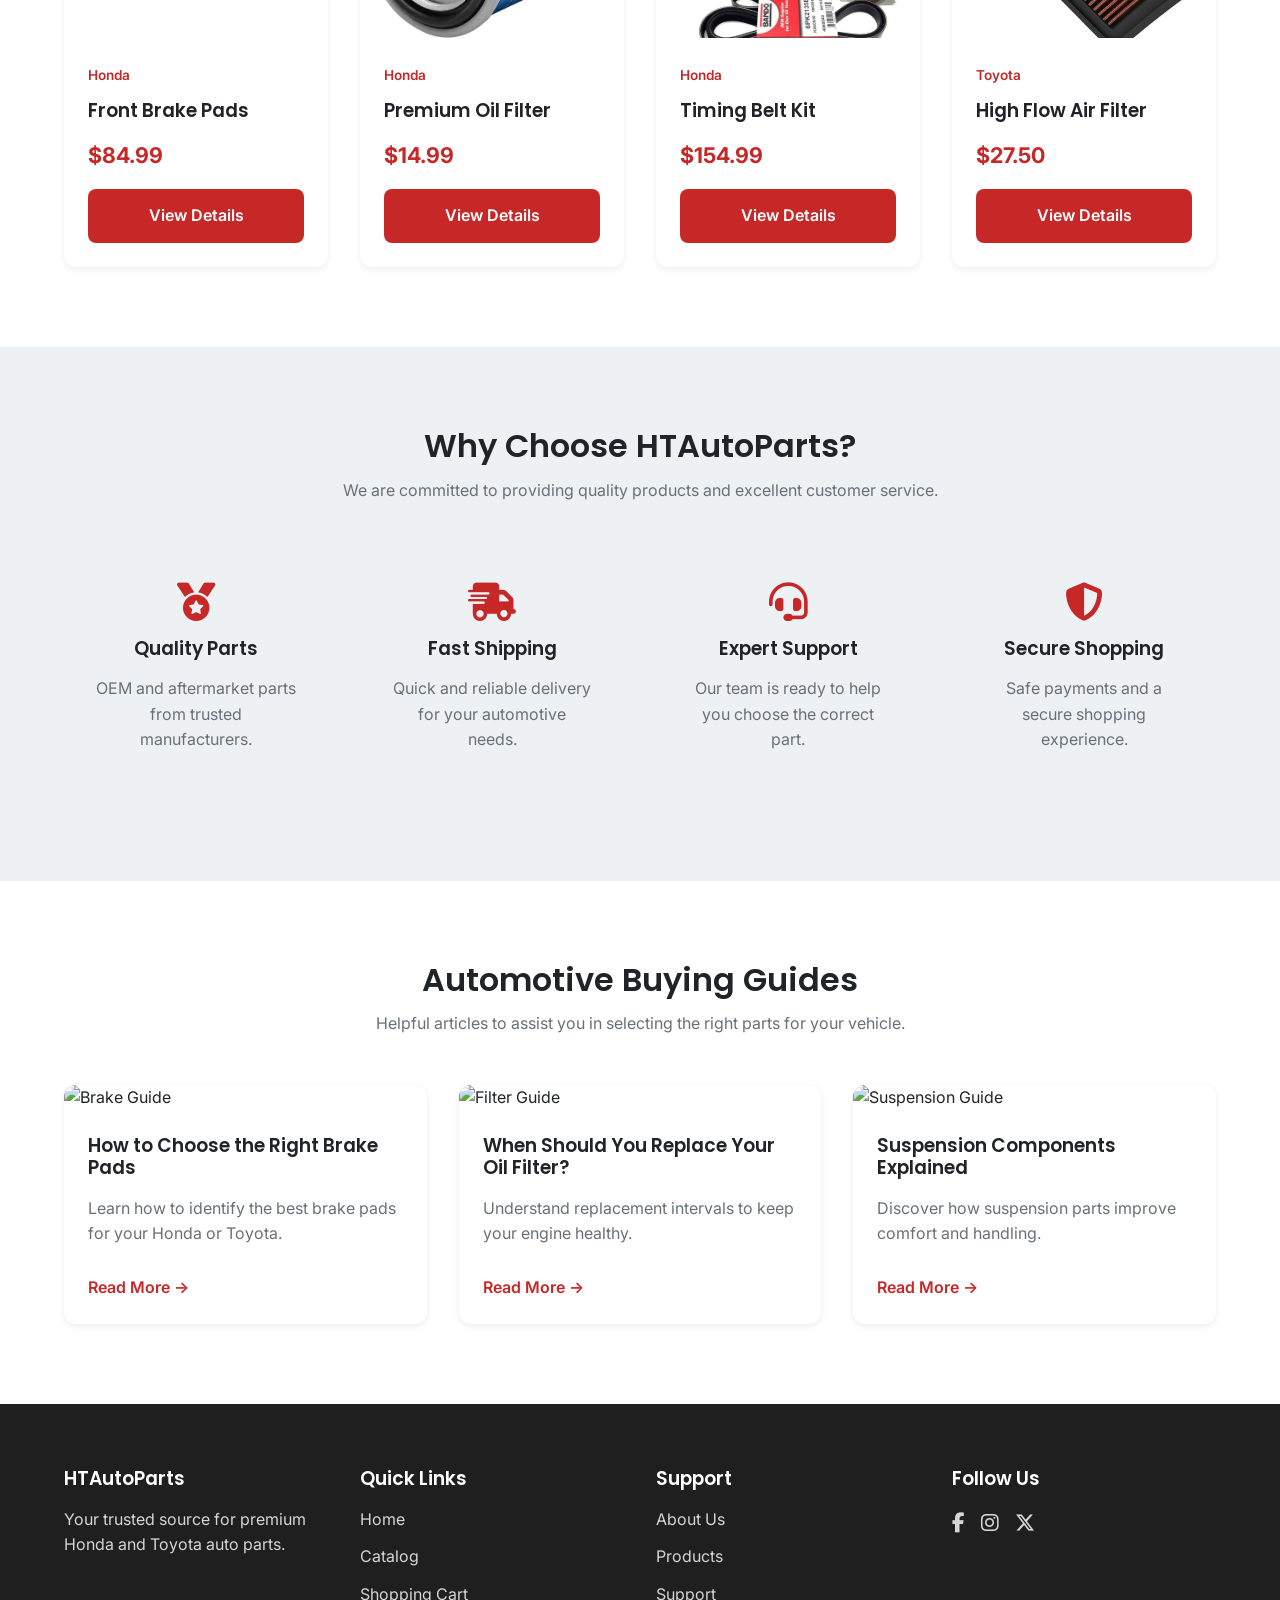
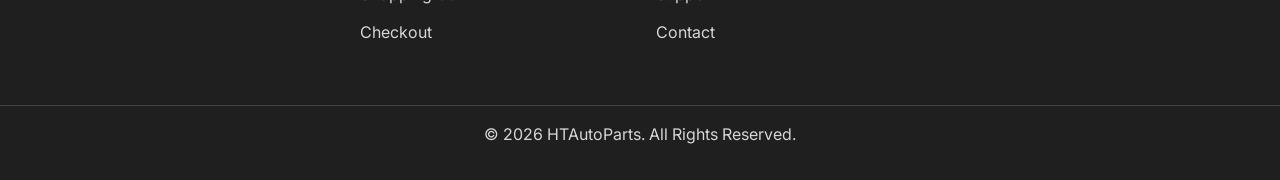
==== commit 437618fb: "added product images and modified overall color palette" ====
--- a/index.html
+++ b/index.html
@@ -320,177 +320,7 @@
 
         </div>
 
-        <div class="products-grid grid-4">
-
-            <!-- Product 1 -->
-
-            <article class="product-card">
-
-                <div class="product-image">
-
-                    <img src="images/products/brake-pad.jpg"
-                         alt="Brake Pads">
-
-                </div>
-
-                <div class="product-info">
-
-                    <span class="product-brand">
-
-                        Honda
-
-                    </span>
-
-                    <h3>
-
-                        Front Brake Pads
-
-                    </h3>
-
-                    <p class="product-price">
-
-                        $84.99
-
-                    </p>
-
-                    <a href="product.html?id=BP001"
-                       class="btn btn-primary">
-
-                        View Details
-
-                    </a>
-
-                </div>
-
-            </article>
-
-            <!-- Product 2 -->
-
-            <article class="product-card">
-
-                <div class="product-image">
-
-                    <img src="images/products/oil-filter.jpg"
-                         alt="Oil Filter">
-
-                </div>
-
-                <div class="product-info">
-
-                    <span class="product-brand">
-
-                        Honda
-
-                    </span>
-
-                    <h3>
-
-                        Premium Oil Filter
-
-                    </h3>
-
-                    <p class="product-price">
-
-                        $14.99
-
-                    </p>
-
-                    <a href="product.html?id=OF001"
-                       class="btn btn-primary">
-
-                        View Details
-
-                    </a>
-
-                </div>
-
-            </article>
-
-            <!-- Product 3 -->
-
-            <article class="product-card">
-
-                <div class="product-image">
-
-                    <img src="images/products/spark-plug.jpg"
-                         alt="Spark Plugs">
-
-                </div>
-
-                <div class="product-info">
-
-                    <span class="product-brand">
-
-                        Honda
-
-                    </span>
-
-                    <h3>
-
-                        Iridium Spark Plugs
-
-                    </h3>
-
-                    <p class="product-price">
-
-                        $39.99
-
-                    </p>
-
-                    <a href="product.html?id=SP001"
-                       class="btn btn-primary">
-
-                        View Details
-
-                    </a>
-
-                </div>
-
-            </article>
-
-            <!-- Product 4 -->
-
-            <article class="product-card">
-
-                <div class="product-image">
-
-                    <img src="images/products/air-filter.jpg"
-                         alt="Air Filter">
-
-                </div>
-
-                <div class="product-info">
-
-                    <span class="product-brand">
-
-                        Toyota
-
-                    </span>
-
-                    <h3>
-
-                        High Flow Air Filter
-
-                    </h3>
-
-                    <p class="product-price">
-
-                        $27.50
-
-                    </p>
-
-                    <a href="product.html?id=AF002"
-                       class="btn btn-primary">
-
-                        View Details
-
-                    </a>
-
-                </div>
-
-            </article>
-
-        </div>
+        <div class="products-grid grid-4" id="featuredProducts"></div>
 
     </div>
 
@@ -769,6 +599,8 @@
 <!--                      JAVASCRIPT                           -->
 <!-- ========================================================= -->
 
+<script src="js/product-data.js"></script>
+<script src="js/home.js"></script>
 <script src="js/app.js"></script>
 
 </body>
--- a/css/variables.css
+++ b/css/variables.css
@@ -12,33 +12,41 @@
 
     /* Primary Brand Colors */
 
-    --primary-color: #B55D34;
-    --primary-hover: #964623;
+    --primary-color: #C62828;
+    --primary-hover: #991F1F;
+    --action-accent: #D32F2F;
+    --action-accent-hover: #A92323;
 
     /* Background Colors */
 
-    --background-color: #F4EFE6;
-    --surface-color: #FFFDF8;
+    --background-color: #EEF1F3;
+    --surface-color: #FFFFFF;
 
     /* Text Colors */
 
-    --text-color: #1C160F;
-    --text-light: #6D6255;
+    --text-color: #202428;
+    --text-light: #687078;
 
     /* Borders */
 
-    --border-color: #DBD1C4;
+    --border-color: #C7CDD1;
 
     /* Status Colors */
 
     --success-color: #2E8B57;
     --warning-color: #E0A800;
-    --danger-color: #C0392B;
+    --danger-color: var(--primary-color);
 
     /* Neutral Colors */
 
     --white: #FFFFFF;
     --black: #000000;
+
+    /* Automotive metallic neutrals */
+
+    --metal-dark: #343A40;
+    --metal-color: #6C757D;
+    --metal-light: #D9DEE2;
 
     /* =======================================================
        TYPOGRAPHY
@@ -119,4 +127,4 @@
 
     --navbar-height: 80px;
 
-}+}
--- a/css/components.css
+++ b/css/components.css
@@ -583,4 +583,26 @@
 
     font-weight: 600;
 
-}+}
+
+.btn-action{
+
+    background:var(--action-accent);
+
+    color:var(--white);
+
+}
+
+.btn-action:hover{
+
+    background:var(--action-accent-hover);
+
+}
+
+.sale-badge{
+
+    background:var(--action-accent);
+
+    color:var(--white);
+
+}
--- a/css/home.css
+++ b/css/home.css
@@ -10,6 +10,8 @@
 ============================================================ */
 
 .hero{
+
+    background:url("https://images.unsplash.com/photo-1715606007067-fb19c35a39ba?auto=format&fit=crop&fm=jpg&ixid=M3wxMjA3fDB8MHxwaG90by1wYWdlfHx8fGVufDB8fHx8fA%3D%3D&ixlib=rb-4.1.0&q=60&w=3000") center/cover;
 
     min-height: 700px;
 
@@ -282,4 +284,4 @@
 
     }
 
-}+}
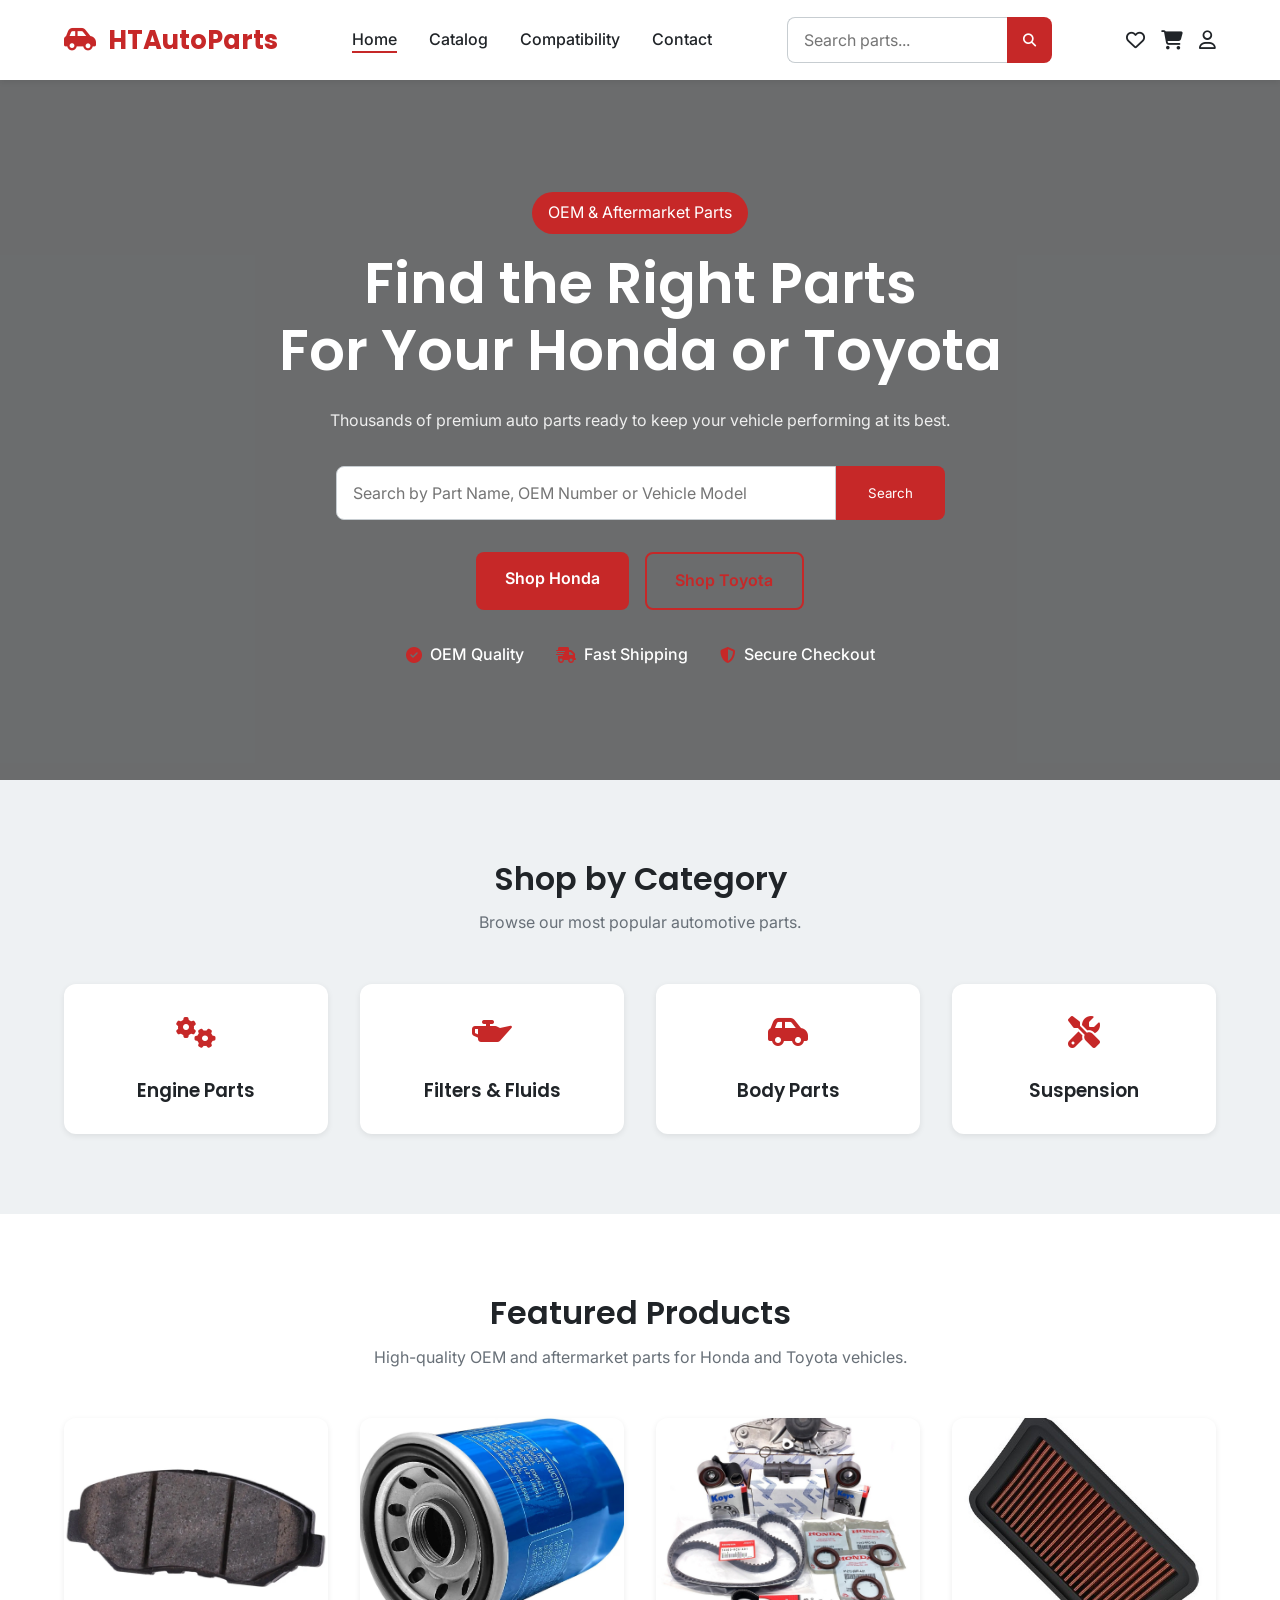
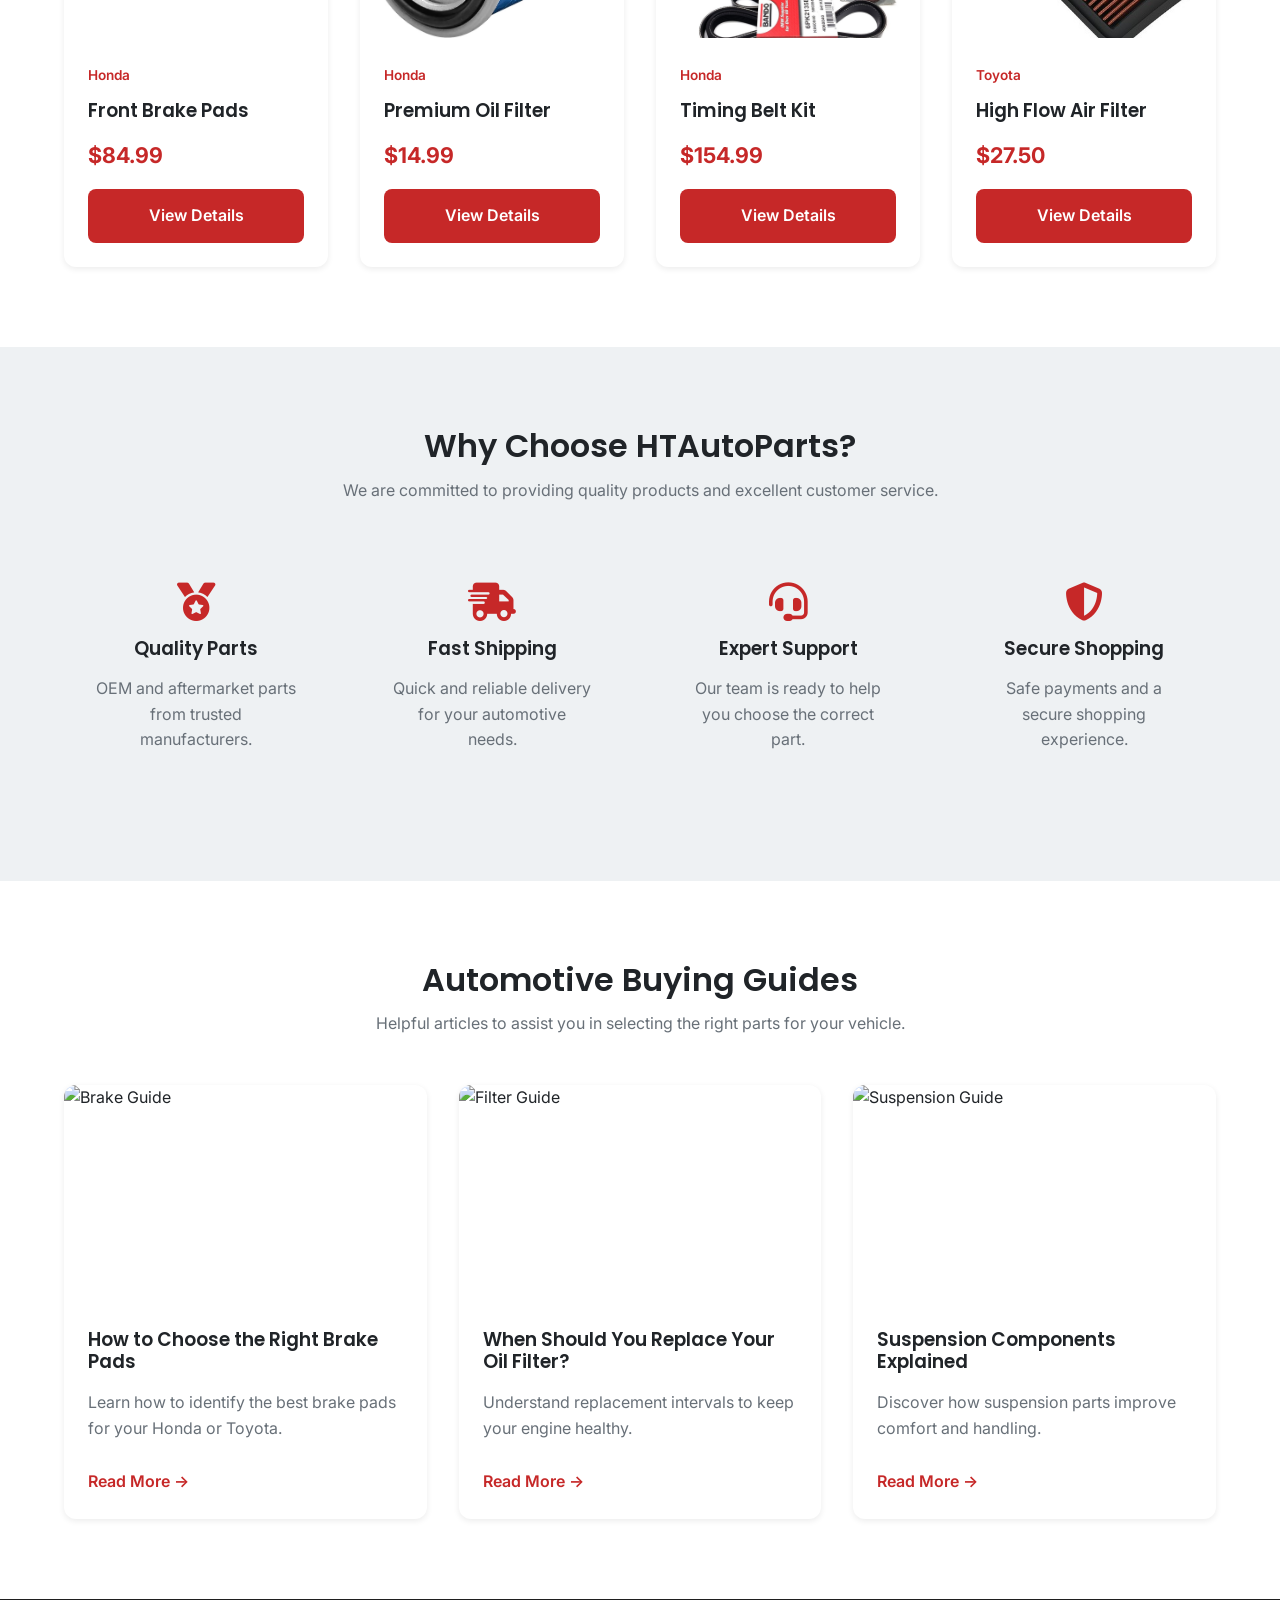
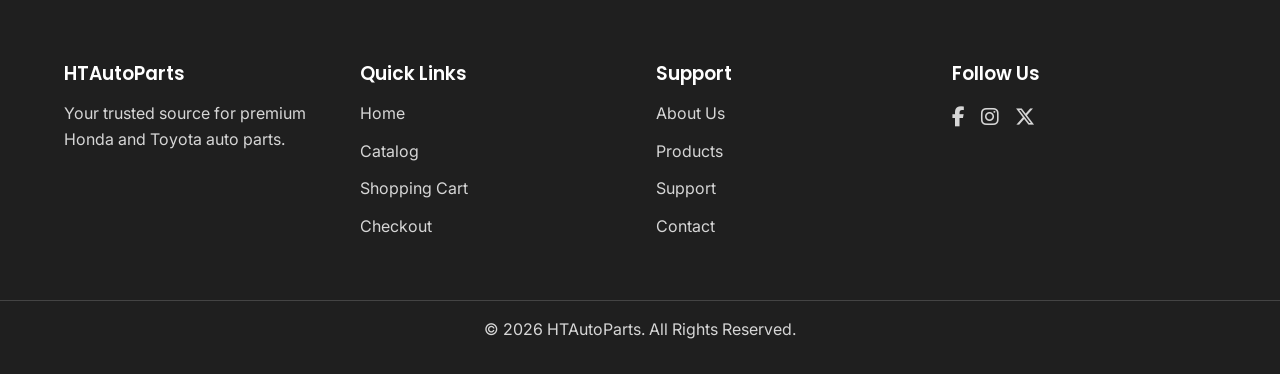
==== commit 750aa6b2: "updated 'buying guide' images to use unsplash images instead of local images" ====
--- a/index.html
+++ b/index.html
@@ -422,7 +422,7 @@
 
             <article class="guide-card">
 
-                <img src="images/banners/brakes-guide.jpg"
+                <img src="https://images.unsplash.com/photo-1588017530244-c57df911f73b?auto=format&fit=crop&fm=jpg&ixid=M3wxMjA3fDB8MHxwaG90by1wYWdlfHx8fGVufDB8fHx8fA%3D%3D&ixlib=rb-4.1.0&q=60&w=1200"
                      alt="Brake Guide">
 
                 <div class="guide-content">
@@ -445,7 +445,7 @@
 
             <article class="guide-card">
 
-                <img src="images/banners/filter-guide.jpg"
+                <img src="https://images.unsplash.com/photo-1552195634-fdabf904f26e?auto=format&fit=crop&fm=jpg&ixid=M3wxMjA3fDB8MHxwaG90by1wYWdlfHx8fGVufDB8fHx8fA%3D%3D&ixlib=rb-4.1.0&q=60&w=1200"
                      alt="Filter Guide">
 
                 <div class="guide-content">
@@ -468,7 +468,7 @@
 
             <article class="guide-card">
 
-                <img src="images/banners/suspension-guide.jpg"
+                <img src="https://images.unsplash.com/photo-1669136048337-5daa3adef7b2?auto=format&fit=crop&fm=jpg&ixid=M3wxMjA3fDB8MHxwaG90by1wYWdlfHx8fGVufDB8fHx8fA%3D%3D&ixlib=rb-4.1.0&q=60&w=1200"
                      alt="Suspension Guide">
 
                 <div class="guide-content">
--- a/css/home.css
+++ b/css/home.css
@@ -222,6 +222,16 @@
 .guide-card{
 
     transition: var(--transition-normal);
+
+}
+
+.guide-card > img{
+
+    width:100%;
+
+    height:220px;
+
+    object-fit:cover;
 
 }
 
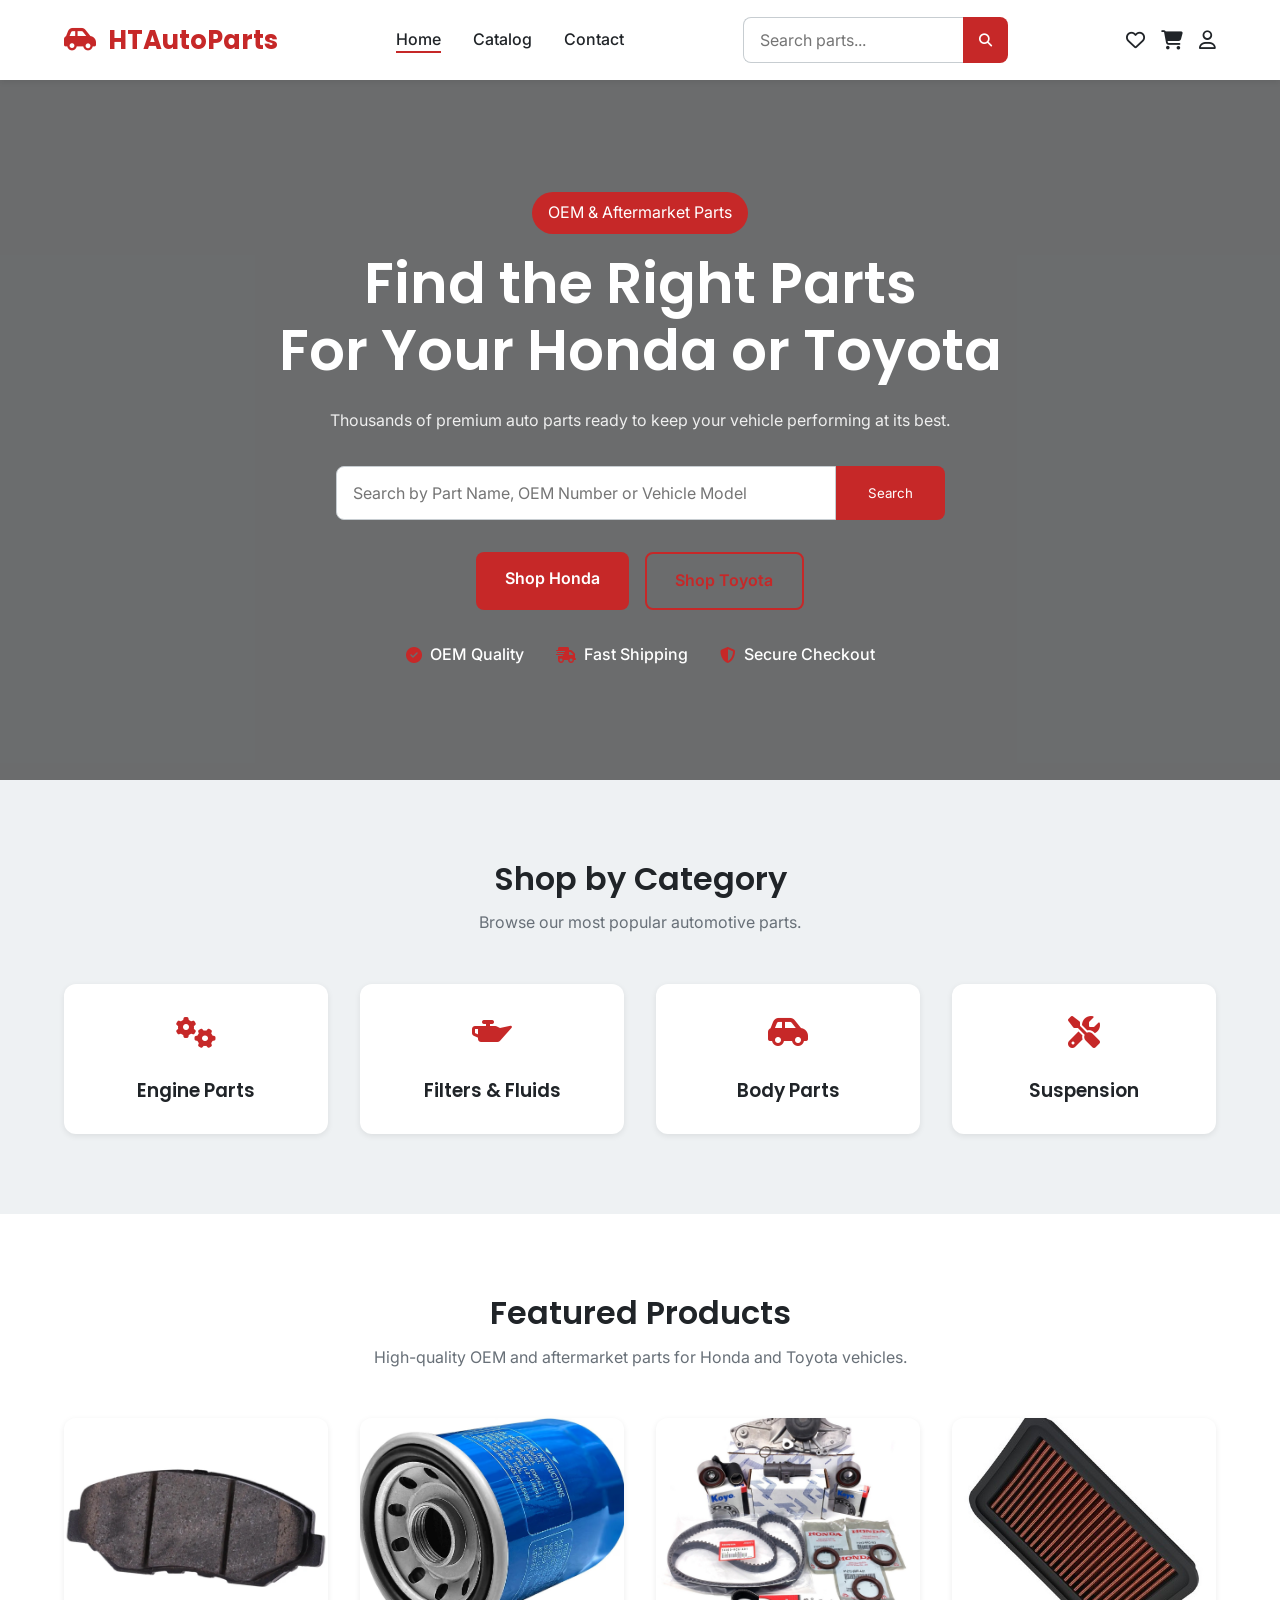
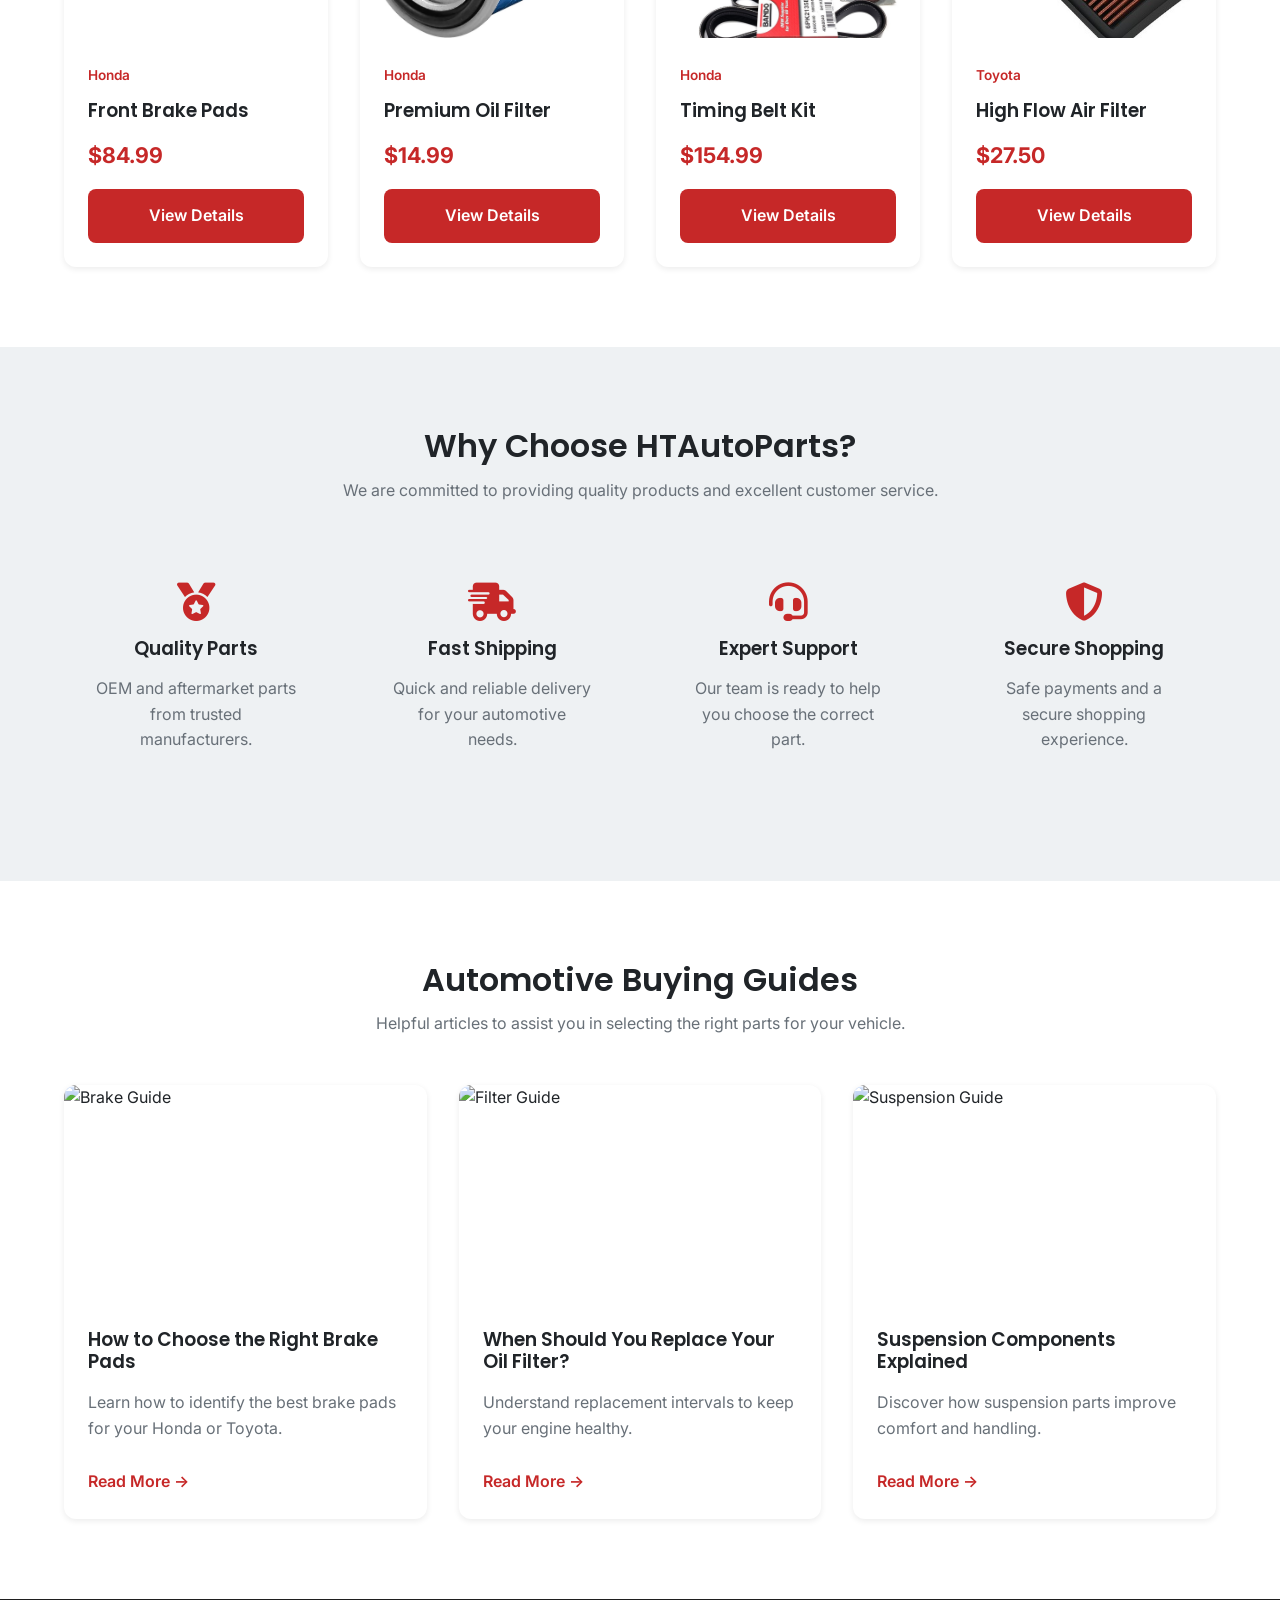
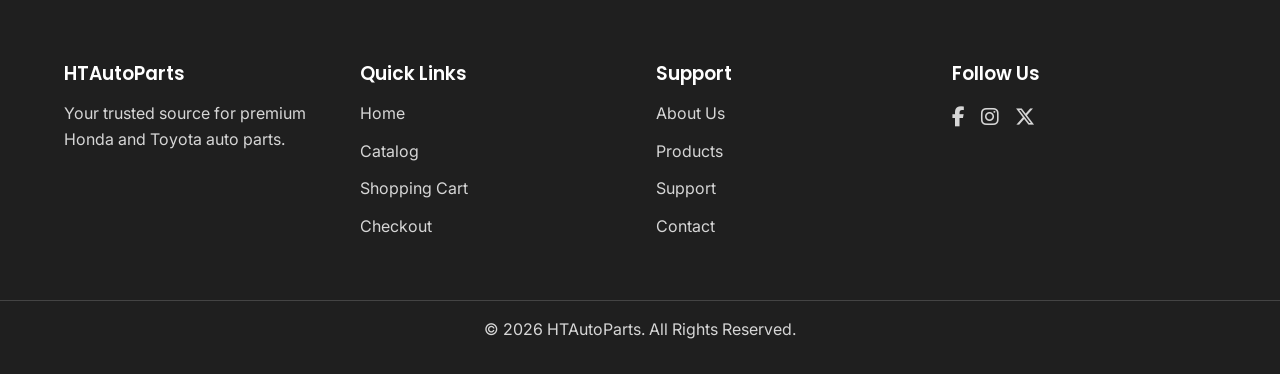
==== commit 222a466a: "removed Compatibility tab from all pages Closes #1" ====
--- a/index.html
+++ b/index.html
@@ -83,7 +83,6 @@
 
                 <li><a href="catalog.html">Catalog</a></li>
 
-                <li><a href="#">Compatibility</a></li>
 
                 <li><a href="contact.html">Contact</a></li>
 
@@ -123,7 +122,7 @@
 
             </a>
 
-            <a href="#">
+            <a href="login.html" aria-label="Sign in">
 
                 <i class="fa-regular fa-user"></i>
 
